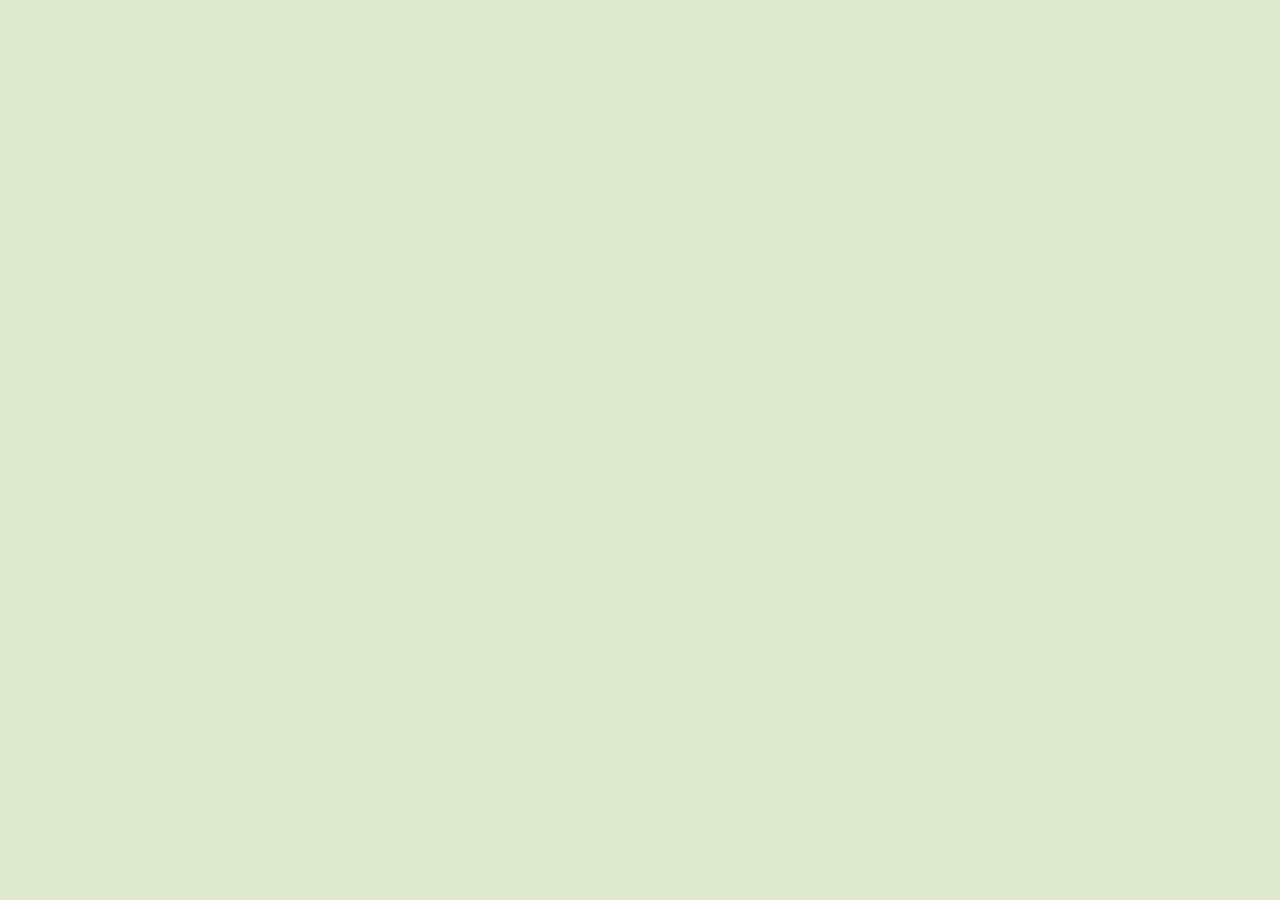
==== about.html @ 2f843949 "Home-scherm portfolio met Minecraft-thema" ====
<!DOCTYPE html>
<html lang="nl" data-theme="light">
<head>
  <meta charset="UTF-8" />
  <meta name="viewport" content="width=device-width, initial-scale=1.0" />
  <title>Over mij — Sherally Dompig</title>
  <link rel="stylesheet" href="css/main.css" />
</head>
<body>

  <script src="js/main.js"></script>
</body>
</html>
---- css/main.css ----
:root {
  --bg: #dfe9cf;
  --bg-soft: #cfe0b8;
  --surface: #c6c6c6;     
  --surface-2: #b3b3b3;
  --outline: #2b2b2b;     
  --panel-hi: #ffffff;    
  --panel-lo: #8b8b8b;    
  --text: #1f1b16;
  --text-muted: #4d4639;
  --accent: #4f9e2f;      
  --accent-dark: #3a7a20;
  --accent-2: #8a5a2b;    
  --accent-3: #2f6fbf;    
  --gold: #caa100;
  --xp: #6fd11a;         
  --sky: #8cc0ff;
  --grid: rgba(0, 0, 0, 0.05);
  --block-shadow: rgba(0, 0, 0, 0.18);

  --max-width: 1120px;
  --transition: 0.12s steps(2, end);

  --font-pixel: "Press Start 2P", monospace;       
  --font-head: "Pixelify Sans", "Press Start 2P", monospace;
  --font-body: "Pixelify Sans", Verdana, sans-serif;
}

html[data-theme="dark"] {
  --bg: #0f1320;
  --bg-soft: #161b2c;
  --surface: #3a3a3a;     
  --surface-2: #2c2c2c;
  --outline: #050505;
  --panel-hi: #5f5f5f;
  --panel-lo: #1b1b1b;
  --text: #ececec;
  --text-muted: #a6a6a6;
  --accent: #6fc23c;
  --accent-dark: #4f9e2f;
  --accent-2: #c0875a;
  --accent-3: #5aa9ff;
  --gold: #ffd83d;
  --xp: #7ee23a;
  --sky: #1a2747;
  --grid: rgba(255, 255, 255, 0.04);
  --block-shadow: rgba(0, 0, 0, 0.5);
}

/* ---------- Reset ---------- */
* { margin: 0; padding: 0; box-sizing: border-box; }

html { scroll-behavior: smooth; }

body {
  font-family: var(--font-body);
  background-color: var(--bg);
  background-image:
    repeating-linear-gradient(0deg, transparent 0 31px, var(--grid) 31px 32px),
    repeating-linear-gradient(90deg, transparent 0 31px, var(--grid) 31px 32px);
  color: var(--text);
  line-height: 1.6;
  font-size: 1.05rem;
  overflow-x: hidden;
}

img { max-width: 100%; display: block; image-rendering: pixelated; }
a { color: inherit; text-decoration: none; }
ul { list-style: none; }

h1, h2, h3 {
  font-family: var(--font-head);
  line-height: 1.1;
  font-weight: 700;
  text-shadow: 2px 2px 0 var(--block-shadow);
}

.container {
  width: 100%;
  max-width: var(--max-width);
  margin: 0 auto;
  padding: 0 1.5rem;
}

.text-gradient {
  color: var(--accent);
  text-shadow: 2px 2px 0 var(--outline);
}

.block {
  border: 3px solid var(--outline);
  border-radius: 0;
  box-shadow:
    inset 3px 3px 0 var(--panel-hi),
    inset -3px -3px 0 var(--panel-lo),
    6px 6px 0 var(--block-shadow);
}

/* ---------- Header / navigatie ---------- */
.site-header {
  position: sticky;
  top: 0;
  z-index: 100;
  background: var(--bg);
  border-bottom: 4px solid var(--outline);
}

.nav { display: flex; align-items: center; gap: 1rem; height: 76px; }

.logo {
  font-family: var(--font-pixel);
  font-size: 1.05rem;
  margin-right: auto;
  color: var(--accent);
  text-shadow: 2px 2px 0 var(--outline);
}
.logo span { color: var(--gold); }

.nav-menu { display: flex; gap: 1.5rem; align-items: center; }
.nav-menu a {
  font-family: var(--font-head);
  font-weight: 600;
  color: var(--text-muted);
  position: relative;
  padding: 0.25rem 0;
  transition: color var(--transition);
}
.nav-menu a:hover,
.nav-menu a.active { color: var(--text); }
.nav-menu a.active::after {
  content: "";
  position: absolute;
  left: 0; bottom: -4px;
  width: 100%; height: 4px;
  background: var(--accent);
}

.nav-actions { display: flex; align-items: center; gap: 0.6rem; }

.theme-toggle, .nav-toggle {
  width: 44px; height: 44px;
  display: grid; place-items: center;
  background: var(--surface);
  color: var(--text);
  border: 3px solid var(--outline);
  border-radius: 0;
  box-shadow: inset 2px 2px 0 var(--panel-hi), inset -2px -2px 0 var(--panel-lo);
  cursor: pointer;
  transition: transform var(--transition);
}
.theme-toggle:hover, .nav-toggle:hover { transform: translateY(-2px); }
.theme-toggle:active, .nav-toggle:active { transform: translate(2px, 2px); }
.theme-toggle svg { width: 20px; height: 20px; }
.theme-toggle .icon-moon { display: none; }
html[data-theme="dark"] .theme-toggle .icon-sun { display: none; }
html[data-theme="dark"] .theme-toggle .icon-moon { display: block; }

.nav-toggle { display: none; flex-direction: column; gap: 4px; }
.nav-toggle span { width: 20px; height: 3px; background: var(--text); transition: var(--transition); }
.nav-toggle[aria-expanded="true"] span:nth-child(1) { transform: translateY(7px) rotate(45deg); }
.nav-toggle[aria-expanded="true"] span:nth-child(2) { opacity: 0; }
.nav-toggle[aria-expanded="true"] span:nth-child(3) { transform: translateY(-7px) rotate(-45deg); }

/* ---------- Knoppen ---------- */
.btn {
  display: inline-flex;
  align-items: center;
  gap: 0.5rem;
  font-family: var(--font-head);
  font-weight: 700;
  font-size: 1.05rem;
  padding: 0.8rem 1.5rem;
  border: 3px solid var(--outline);
  border-radius: 0;
  cursor: pointer;
  text-shadow: 1px 1px 0 rgba(0, 0, 0, 0.35);
  transition: transform var(--transition), box-shadow var(--transition);
}
.btn-primary {
  background: var(--accent);
  color: #fff;
  box-shadow: inset 2px 2px 0 rgba(255, 255, 255, 0.45), inset -2px -2px 0 rgba(0, 0, 0, 0.35), 5px 5px 0 var(--block-shadow);
}
.btn-ghost {
  background: var(--surface);
  color: var(--text);
  text-shadow: none;
  box-shadow: inset 2px 2px 0 var(--panel-hi), inset -2px -2px 0 var(--panel-lo), 5px 5px 0 var(--block-shadow);
}
.btn:hover { transform: translateY(-2px); }
.btn:active { transform: translate(3px, 3px); box-shadow: inset 2px 2px 0 rgba(0, 0, 0, 0.25); }

/* ---------- Secties ---------- */
.section { padding: 4rem 0; }
.section-head { margin-bottom: 2rem; }
.section-eyebrow {
  display: inline-block;
  font-family: var(--font-pixel);
  font-size: 0.62rem;
  letter-spacing: 0.08em;
  text-transform: uppercase;
  color: var(--accent);
  text-shadow: 1px 1px 0 var(--outline);
  margin-bottom: 0.75rem;
}
.section-title { font-size: clamp(1.6rem, 4vw, 2.3rem); }
.section-title-row { display: flex; align-items: flex-end; justify-content: space-between; flex-wrap: wrap; gap: 1rem; }

.link-arrow {
  font-family: var(--font-head);
  font-weight: 700;
  color: var(--accent);
  display: inline-flex; align-items: center; gap: 0.4rem;
  transition: gap var(--transition);
}
.link-arrow:hover { gap: 0.7rem; }

/* ---------- Hero ---------- */
.hero {
  position: relative;
  display: grid;
  grid-template-columns: 1fr;
  align-items: center;
  gap: 3rem;
  padding: 4rem 0 3.5rem;
}
.hero::before {
  content: "";
  position: absolute;
  top: -40px; right: 4%;
  width: 90px; height: 90px;
  background: var(--gold);
  box-shadow: 0 0 0 8px rgba(202, 161, 0, 0.25), 0 0 0 18px rgba(202, 161, 0, 0.12);
  z-index: -1;
}

.hero-eyebrow {
  display: inline-flex; align-items: center; gap: 0.5rem;
  font-family: var(--font-head); font-weight: 600;
  color: var(--text); background: var(--surface);
  padding: 0.5rem 1rem;
  border: 3px solid var(--outline);
  box-shadow: inset 2px 2px 0 var(--panel-hi), inset -2px -2px 0 var(--panel-lo);
  margin-bottom: 1.25rem;
}
.wave { display: inline-block; animation: wave 2.4s steps(3, end) infinite; transform-origin: 70% 70%; }
@keyframes wave { 0%, 60%, 100% { transform: rotate(0); } 20% { transform: rotate(16deg); } 40% { transform: rotate(-6deg); } }

.hero-title { font-size: clamp(2.3rem, 6.5vw, 3.8rem); font-weight: 700; }
.hero-subtitle { font-size: clamp(1.05rem, 2.4vw, 1.4rem); font-weight: 600; margin: 1rem 0; color: var(--accent-2); }
.hero-text { color: var(--text-muted); max-width: 52ch; margin-bottom: 2rem; }
.hero-actions { display: flex; gap: 1rem; flex-wrap: wrap; }

.hero-visual { position: relative; display: grid; place-items: center; min-height: 340px; }
.avatar {
  width: 210px; height: 210px;
  border-radius: 0;
  background: linear-gradient(var(--accent) 0 66%, var(--accent-2) 66% 100%);
  border: 4px solid var(--outline);
  box-shadow: inset 4px 4px 0 rgba(255, 255, 255, 0.25), inset -4px -4px 0 rgba(0, 0, 0, 0.3), 8px 8px 0 var(--block-shadow);
  display: grid; place-items: center;
  font-family: var(--font-pixel); font-size: 2.4rem; color: #fff;
  text-shadow: 3px 3px 0 var(--outline);
  animation: bob 4s steps(8, end) infinite;
}
@keyframes bob { 0%, 100% { transform: translateY(0); } 50% { transform: translateY(-12px); } }

.float-badge {
  position: absolute;
  font-family: var(--font-head); font-weight: 600; font-size: 0.9rem;
  background: var(--surface); color: var(--text);
  padding: 0.5rem 0.8rem;
  border: 3px solid var(--outline);
  box-shadow: inset 2px 2px 0 var(--panel-hi), inset -2px -2px 0 var(--panel-lo);
  animation: bob 5s steps(8, end) infinite;
}
.float-badge span { color: var(--accent); }
.badge-1 { top: 12%; left: -6%; animation-delay: 0s; }
.badge-2 { top: 2%; right: 0%; animation-delay: 0.6s; }
.badge-3 { bottom: 14%; left: -8%; animation-delay: 1.2s; }
.badge-4 { bottom: 4%; right: -4%; animation-delay: 1.8s; }

.stats {
  display: grid; grid-template-columns: repeat(4, 1fr); gap: 1rem;
  padding: 1.5rem;
  background: var(--surface);
  border: 3px solid var(--outline);
  box-shadow: inset 3px 3px 0 var(--panel-hi), inset -3px -3px 0 var(--panel-lo), 6px 6px 0 var(--block-shadow);
}
.stat { text-align: center; }
.stat-num { font-family: var(--font-pixel); font-size: 1.4rem; color: var(--accent); text-shadow: 2px 2px 0 var(--outline); }
.stat-label { color: var(--text-muted); font-size: 0.92rem; margin-top: 0.5rem; }

/* ---------- Cards ---------- */
.cards { display: grid; grid-template-columns: repeat(auto-fit, minmax(250px, 1fr)); gap: 1.5rem; }
.card {
  background: var(--surface);
  border: 3px solid var(--outline);
  border-radius: 0;
  padding: 1.6rem;
  box-shadow: inset 3px 3px 0 var(--panel-hi), inset -3px -3px 0 var(--panel-lo), 6px 6px 0 var(--block-shadow);
  transition: transform var(--transition);
}
.card:hover { transform: translateY(-4px); }
.card-icon {
  width: 52px; height: 52px;
  display: grid; place-items: center;
  background: var(--bg-soft);
  border: 3px solid var(--outline);
  margin-bottom: 1rem;
  font-size: 1.4rem;
}
.card h3 { font-size: 1.25rem; margin-bottom: 0.5rem; }
.card p { color: var(--text-muted); }
.card .meta { font-family: var(--font-pixel); font-size: 0.6rem; color: var(--accent); margin-bottom: 0.5rem; text-shadow: 1px 1px 0 var(--outline); }

/* ---------- Timeline ---------- */
.timeline { position: relative; margin-left: 0.5rem; border-left: 4px solid var(--outline); }
.timeline-item { position: relative; padding: 0 0 2rem 2rem; }
.timeline-item:last-child { padding-bottom: 0; }
.timeline-item::before {
  content: "";
  position: absolute;
  left: -12px; top: 4px;
  width: 18px; height: 18px;
  background: var(--accent);
  border: 3px solid var(--outline);
}
.timeline-date { font-family: var(--font-pixel); font-size: 0.6rem; color: var(--accent); text-shadow: 1px 1px 0 var(--outline); }
.timeline-item h3 { font-size: 1.2rem; margin: 0.4rem 0 0.2rem; }
.timeline-item .org { font-weight: 600; color: var(--accent-2); }
.timeline-item p { color: var(--text-muted); margin-top: 0.4rem; }

/* ---------- Tags ---------- */
.tags { display: flex; flex-wrap: wrap; gap: 0.5rem; margin-top: 1rem; }
.tag {
  font-family: var(--font-head); font-weight: 600; font-size: 0.85rem;
  padding: 0.25rem 0.7rem;
  background: var(--bg-soft); color: var(--text-muted);
  border: 2px solid var(--outline);
}

.skills-grid { display: grid; grid-template-columns: repeat(auto-fit, minmax(260px, 1fr)); gap: 1.5rem; }
.skill-group h3 { font-size: 1.1rem; margin-bottom: 1.1rem; }
.skill-pills { display: flex; flex-wrap: wrap; gap: 0.6rem; }
.skill {
  font-family: var(--font-head); font-weight: 600;
  padding: 0.5rem 1rem;
  background: var(--surface); color: var(--text);
  border: 3px solid var(--outline);
  box-shadow: inset 2px 2px 0 var(--panel-hi), inset -2px -2px 0 var(--panel-lo);
  transition: transform var(--transition);
}
.skill:hover { transform: translateY(-3px); }

.lang-list { display: grid; gap: 1rem; }
.lang { display: grid; gap: 0.4rem; }
.lang-top { display: flex; justify-content: space-between; font-weight: 600; }
.lang-top span:last-child { color: var(--text-muted); font-size: 0.9rem; }
.lang-bar {
  height: 16px;
  background: var(--surface-2);
  border: 3px solid var(--outline);
  overflow: hidden;
}
.lang-bar i { display: block; height: 100%; background: var(--xp); box-shadow: inset 0 3px 0 rgba(255, 255, 255, 0.35), inset 0 -3px 0 rgba(0, 0, 0, 0.25); }

.cta {
  text-align: center;
  background: var(--accent);
  color: #fff;
  border: 4px solid var(--outline);
  padding: 3.5rem 1.5rem;
  box-shadow: inset 4px 4px 0 rgba(255, 255, 255, 0.2), inset -4px -4px 0 rgba(0, 0, 0, 0.3), 8px 8px 0 var(--block-shadow);
}
.cta h2 { font-size: clamp(1.7rem, 4vw, 2.4rem); margin-bottom: 0.75rem; text-shadow: 2px 2px 0 var(--outline); }
.cta p { max-width: 46ch; margin: 0 auto 1.75rem; }
.cta .btn-ghost { background: rgba(255, 255, 255, 0.18); color: #fff; text-shadow: 1px 1px 0 rgba(0, 0, 0, 0.4); }

.site-footer { border-top: 4px solid var(--outline); padding: 2.5rem 0; margin-top: 1rem; }
.footer-inner { display: flex; align-items: center; justify-content: space-between; flex-wrap: wrap; gap: 1rem; }
.site-footer p { color: var(--text-muted); font-size: 0.92rem; }
.footer-social { display: flex; gap: 1.25rem; }
.footer-social a { font-weight: 600; color: var(--text-muted); transition: color var(--transition); }
.footer-social a:hover { color: var(--accent); }

.page-header { padding: 3.5rem 0 1rem; }
.page-header h1 { font-size: clamp(1.8rem, 5vw, 2.8rem); }
.page-header p { color: var(--text-muted); margin-top: 0.5rem; max-width: 55ch; }

.reveal { opacity: 0; transform: translateY(24px); transition: opacity 0.4s steps(4, end), transform 0.4s steps(4, end); }
.reveal.is-visible { opacity: 1; transform: none; }

@media (max-width: 880px) {
  .hero { grid-template-columns: 1fr; text-align: center; gap: 2rem; padding-top: 3rem; }
  .hero-text { margin-left: auto; margin-right: auto; }
  .hero-actions, .hero-eyebrow { justify-content: center; }
  .hero-eyebrow { margin-left: auto; margin-right: auto; }
  .hero-visual { order: -1; min-height: 280px; }
  .avatar { width: 170px; height: 170px; font-size: 2rem; }
  .stats { grid-template-columns: repeat(2, 1fr); }
}

@media (max-width: 640px) {
  .nav-toggle { display: flex; }
  .nav-menu {
    position: absolute;
    top: 76px; left: 0; right: 0;
    flex-direction: column; align-items: stretch; gap: 0;
    background: var(--surface);
    border-bottom: 4px solid var(--outline);
    max-height: 0; overflow: hidden;
    transition: max-height var(--transition);
  }
  .nav-menu.open { max-height: 360px; }
  .nav-menu li { width: 100%; }
  .nav-menu a { display: block; padding: 1rem 1.5rem; border-top: 2px solid var(--outline); }
  .nav-menu a.active::after { display: none; }
  .section { padding: 3rem 0; }
  .footer-inner { flex-direction: column; text-align: center; }
}

@media (prefers-reduced-motion: reduce) {
  * { animation: none !important; transition: none !important; }
  .reveal { opacity: 1; transform: none; }
}
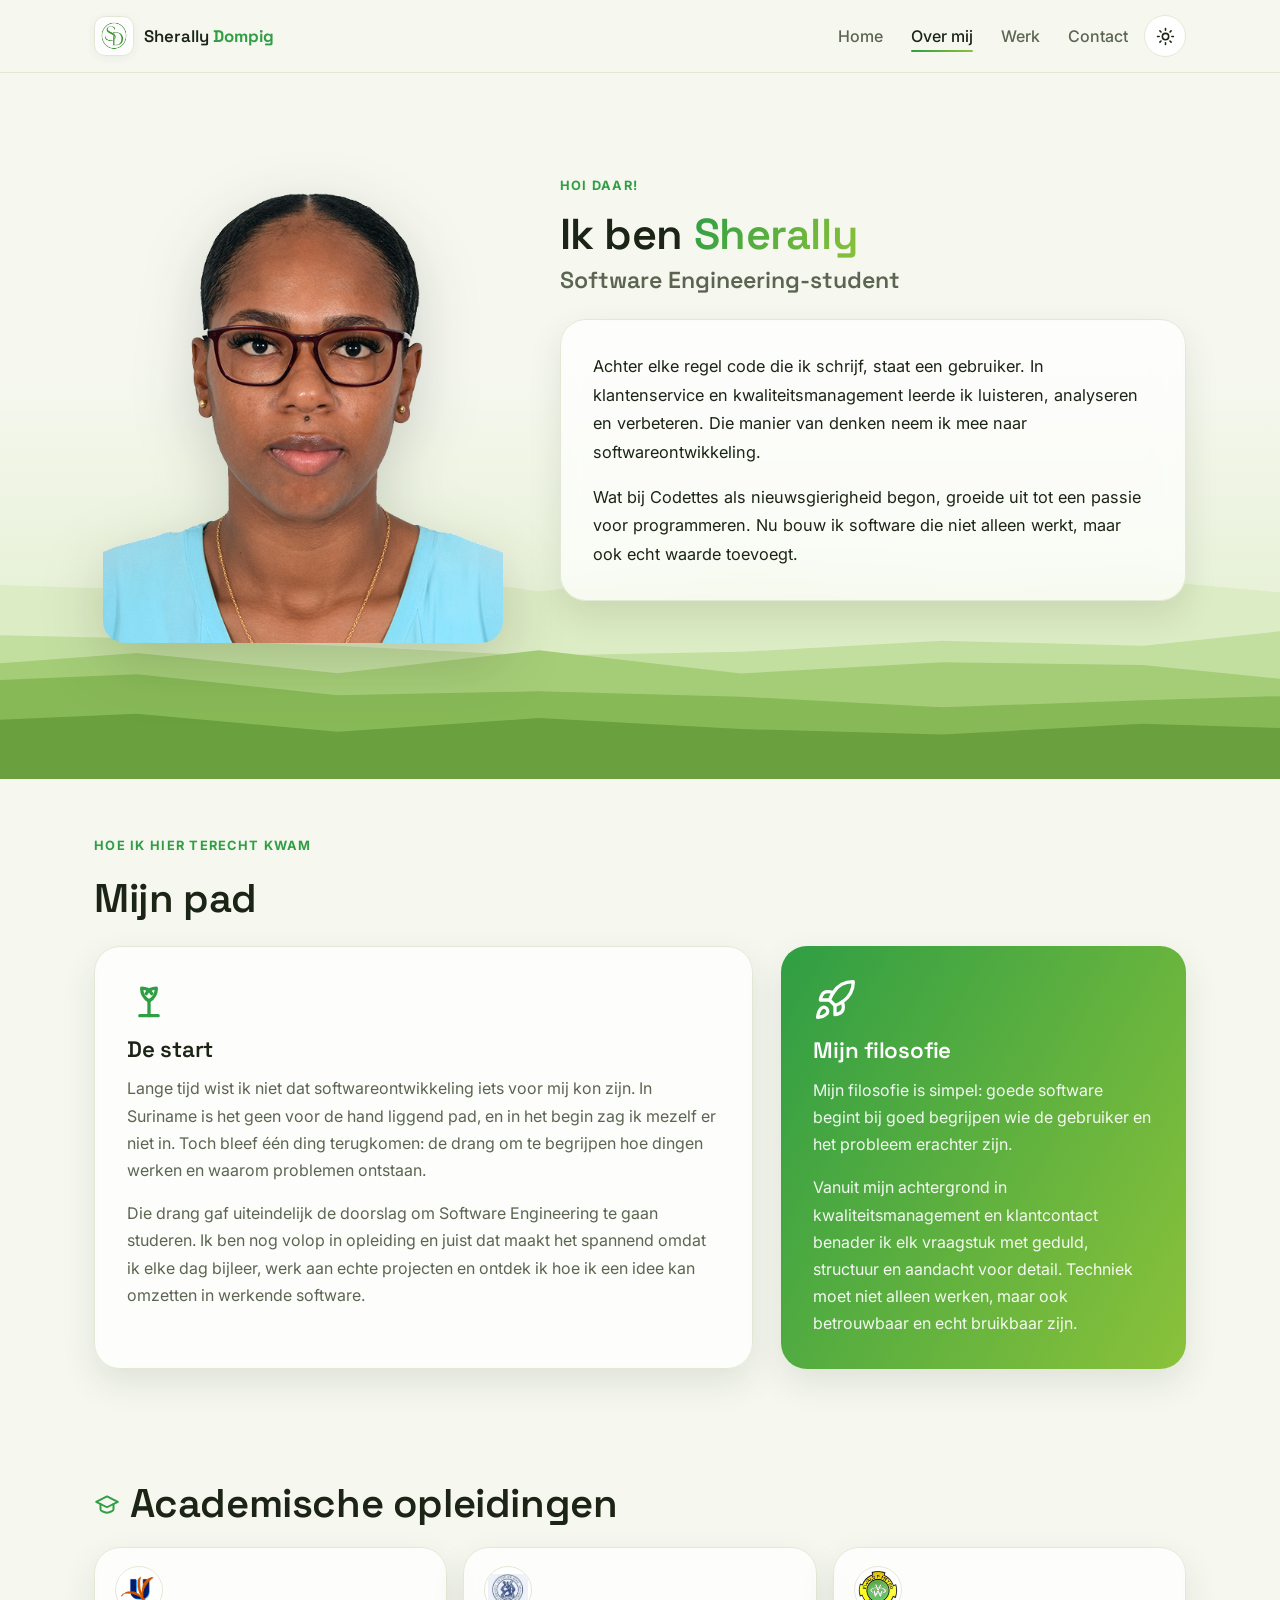
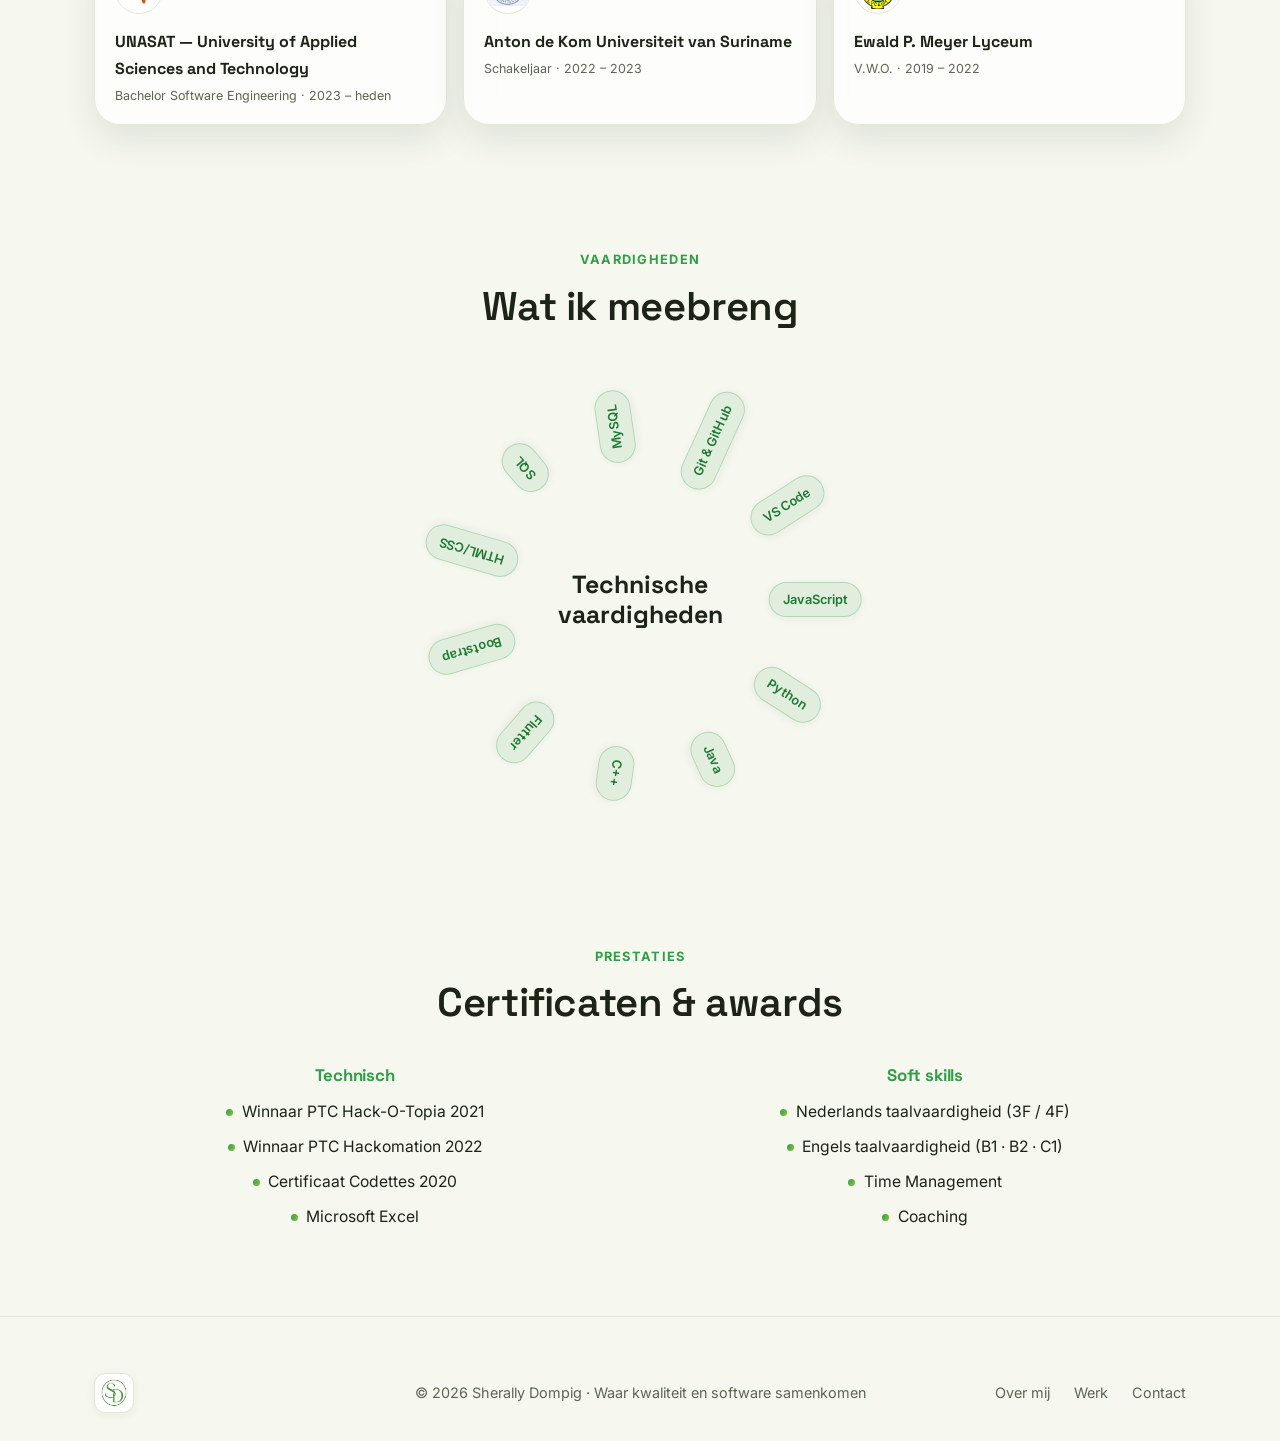
==== commit f7fad212: "changes" ====
--- a/about.html
+++ b/about.html
@@ -3,10 +3,267 @@
 <head>
   <meta charset="UTF-8" />
   <meta name="viewport" content="width=device-width, initial-scale=1.0" />
+  <meta name="description" content="Meer over Sherally Dompig: achtergrond, opleiding aan UNASAT, werkervaring, certificaten, talen en vaardigheden." />
   <title>Over mij — Sherally Dompig</title>
+
+  <link rel="preconnect" href="https://fonts.googleapis.com" />
+  <link rel="preconnect" href="https://fonts.gstatic.com" crossorigin />
+  <link href="https://fonts.googleapis.com/css2?family=Space+Grotesk:wght@500;600;700&family=Inter:wght@400;500;600;700&display=swap" rel="stylesheet" />
   <link rel="stylesheet" href="css/main.css" />
+  <link rel="stylesheet" href="css/about.css" />
 </head>
 <body>
+  <header class="site-header">
+    <nav class="nav container">
+      <a href="index.html" class="logo" aria-label="Sherally Dompig — home">
+        <img src="img/logo.png" alt="Logo Sherally Dompig" class="logo-mark" />
+        <span class="logo-text">Sherally <b>Dompig</b></span>
+      </a>
+      <ul class="nav-menu" id="nav-menu">
+        <li><a href="index.html">Home</a></li>
+        <li><a href="about.html" class="active">Over mij</a></li>
+        <li><a href="work.html">Werk</a></li>
+        <li><a href="contact.html">Contact</a></li>
+      </ul>
+      <div class="nav-actions">
+        <button class="theme-toggle" id="theme-toggle" aria-label="Wissel tussen licht en donker thema">
+          <svg class="icon-sun" viewBox="0 0 24 24" fill="none" stroke="currentColor" stroke-width="2" stroke-linecap="round" stroke-linejoin="round" aria-hidden="true"><circle cx="12" cy="12" r="4"></circle><path d="M12 2v2M12 20v2M4.93 4.93l1.41 1.41M17.66 17.66l1.41 1.41M2 12h2M20 12h2M6.34 17.66l-1.41 1.41M19.07 4.93l-1.41 1.41"></path></svg>
+          <svg class="icon-moon" viewBox="0 0 24 24" fill="none" stroke="currentColor" stroke-width="2" stroke-linecap="round" stroke-linejoin="round" aria-hidden="true"><path d="M21 12.79A9 9 0 1 1 11.21 3 7 7 0 0 0 21 12.79z"></path></svg>
+        </button>
+        <button class="nav-toggle" id="nav-toggle" aria-label="Menu openen" aria-expanded="false" aria-controls="nav-menu"><span></span><span></span><span></span></button>
+      </div>
+    </nav>
+  </header>
+
+  <main class="about-page">
+    <!-- intro -->
+    <section class="about-hero">
+      <div class="about-waves" aria-hidden="true">
+        <svg viewBox="0 0 960 540" preserveAspectRatio="none" xmlns="http://www.w3.org/2000/svg">
+          <path class="wave wave-1" fill="#dcecc4" d="M0 365L137 342L274 319L411 370L549 347L686 331L823 355L960 359L960 541L823 541L686 541L549 541L411 541L274 541L137 541L0 541Z">
+            <animate attributeName="d" dur="7s" repeatCount="indefinite"
+              values="M0 365L137 342L274 319L411 370L549 347L686 331L823 355L960 359L960 541L823 541L686 541L549 541L411 541L274 541L137 541L0 541Z;
+                      M0 340L137 360L274 330L411 350L549 325L686 355L823 340L960 365L960 541L823 541L686 541L549 541L411 541L274 541L137 541L0 541Z;
+                      M0 365L137 342L274 319L411 370L549 347L686 331L823 355L960 359L960 541L823 541L686 541L549 541L411 541L274 541L137 541L0 541Z" />
+          </path>
+          <path class="wave wave-2" fill="#c3dfa0" d="M0 408L137 379L274 422L411 405L549 429L686 417L823 396L960 374L960 541L823 541L686 541L549 541L411 541L274 541L137 541L0 541Z">
+            <animate attributeName="d" dur="8.5s" repeatCount="indefinite"
+              values="M0 408L137 379L274 422L411 405L549 429L686 417L823 396L960 374L960 541L823 541L686 541L549 541L411 541L274 541L137 541L0 541Z;
+                      M0 390L137 420L274 400L411 430L549 405L686 395L823 420L960 400L960 541L823 541L686 541L549 541L411 541L274 541L137 541L0 541Z;
+                      M0 408L137 379L274 422L411 405L549 429L686 417L823 396L960 374L960 541L823 541L686 541L549 541L411 541L274 541L137 541L0 541Z" />
+          </path>
+          <path class="wave wave-3" fill="#a5cd77" d="M0 421L137 407L274 412L411 425L549 427L686 413L823 452L960 443L960 541L823 541L686 541L549 541L411 541L274 541L137 541L0 541Z">
+            <animate attributeName="d" dur="6.5s" repeatCount="indefinite"
+              values="M0 421L137 407L274 412L411 425L549 427L686 413L823 452L960 443L960 541L823 541L686 541L549 541L411 541L274 541L137 541L0 541Z;
+                      M0 435L137 420L274 445L411 410L549 440L686 430L823 420L960 450L960 541L823 541L686 541L549 541L411 541L274 541L137 541L0 541Z;
+                      M0 421L137 407L274 412L411 425L549 427L686 413L823 452L960 443L960 541L823 541L686 541L549 541L411 541L274 541L137 541L0 541Z" />
+          </path>
+          <path class="wave wave-4" fill="#88b957" d="M0 435L137 446L274 467L411 436L549 476L686 481L823 449L960 465L960 541L823 541L686 541L549 541L411 541L274 541L137 541L0 541Z">
+            <animate attributeName="d" dur="9s" repeatCount="indefinite"
+              values="M0 435L137 446L274 467L411 436L549 476L686 481L823 449L960 465L960 541L823 541L686 541L549 541L411 541L274 541L137 541L0 541Z;
+                      M0 455L137 430L274 450L411 470L549 445L686 460L823 475L960 450L960 541L823 541L686 541L549 541L411 541L274 541L137 541L0 541Z;
+                      M0 435L137 446L274 467L411 436L549 476L686 481L823 449L960 465L960 541L823 541L686 541L549 541L411 541L274 541L137 541L0 541Z" />
+          </path>
+          <path class="wave wave-5" fill="#6ba03f" d="M0 475L137 487L274 483L411 490L549 502L686 481L823 479L960 487L960 541L823 541L686 541L549 541L411 541L274 541L137 541L0 541Z">
+            <animate attributeName="d" dur="7.5s" repeatCount="indefinite"
+              values="M0 475L137 487L274 483L411 490L549 502L686 481L823 479L960 487L960 541L823 541L686 541L549 541L411 541L274 541L137 541L0 541Z;
+                      M0 490L137 470L274 500L411 475L549 485L686 505L823 490L960 495L960 541L823 541L686 541L549 541L411 541L274 541L137 541L0 541Z;
+                      M0 475L137 487L274 483L411 490L549 502L686 481L823 479L960 487L960 541L823 541L686 541L549 541L411 541L274 541L137 541L0 541Z" />
+          </path>
+        </svg>
+      </div>
+    <div class="about-intro container">
+      <div class="about-intro-photo reveal from-left">
+        <div class="about-portrait">
+          <img src="img/sherally-cut.png" alt="Portret van Sherally Dompig" />
+        </div>
+      </div>
+      <div class="about-intro-text reveal from-right">
+        <div class="about-intro-head">
+          <span class="section-eyebrow">Hoi daar!</span>
+          <h1>Ik ben <span class="text-gradient">Sherally</span></h1>
+          <p class="about-intro-subtitle">Software Engineering-student</p>
+        </div>
+        <div class="glass-card about-intro-card">
+          <p>Achter elke regel code die ik schrijf, staat een gebruiker. In klantenservice en
+             kwaliteitsmanagement leerde ik luisteren, analyseren en verbeteren. Die manier
+             van denken neem ik mee naar softwareontwikkeling.</p>
+          <p>Wat bij Codettes als nieuwsgierigheid begon, groeide uit tot een passie voor
+             programmeren. Nu bouw ik software die niet alleen werkt, maar ook echt waarde
+             toevoegt.</p>
+        </div>
+      </div>
+    </div>
+    </section>
+    <!-- mijn pad -->
+    <section class="about-path container">
+      <div class="about-path-title reveal">
+        <span class="section-eyebrow">Hoe ik hier terecht kwam</span>
+        <h2 class="section-title">Mijn pad</h2>
+      </div>
+      <div class="about-path-content">
+        <div class="glass-card path-origin reveal from-left">
+          <div class="path-origin-icon" aria-hidden="true">
+            <svg viewBox="0 0 24 24" fill="none" stroke="currentColor" stroke-width="1.8" stroke-linecap="round" stroke-linejoin="round">
+              <path d="M7 20h10"></path>
+              <path d="M12 20v-8"></path>
+              <path d="M12 12c-2.5-1.5-4-4-4-7 2.5 0 4.5 1.2 5.5 3"></path>
+              <path d="M12 12c2.5-1.5 4-4 4-7-2.5 0-4.5 1.2-5.5 3"></path>
+            </svg>
+          </div>
+          <h3 class="path-heading">De start</h3>
+          <div class="path-text">
+            <p>Lange tijd wist ik niet dat softwareontwikkeling iets voor mij kon zijn. In
+               Suriname is het geen voor de hand liggend pad, en in het begin zag ik mezelf er
+               niet in. Toch bleef één ding terugkomen: de drang om te begrijpen hoe dingen
+               werken en waarom problemen ontstaan.</p>
+            <p>Die drang gaf uiteindelijk de doorslag om Software Engineering te gaan studeren.
+               Ik ben nog volop in opleiding en juist dat maakt het spannend omdat ik elke dag
+               bijleer, werk aan echte projecten en ontdek ik hoe ik een idee kan omzetten in
+               werkende software.</p>
+          </div>
+        </div>
+        <div class="path-philosophy reveal from-right">
+          <div class="path-philosophy-icon">
+            <svg viewBox="0 0 24 24" fill="none" stroke="currentColor" stroke-width="1.8" stroke-linecap="round" stroke-linejoin="round"><path d="M4.5 16.5c-1.5 1.26-2 5-2 5s3.74-.5 5-2c.71-.84.7-2.13-.09-2.91a2.18 2.18 0 0 0-2.91-.09z"></path><path d="M12 15l-3-3a22 22 0 0 1 2-3.95A12.88 12.88 0 0 1 22 2c0 2.72-.78 7.5-6 11a22.35 22.35 0 0 1-4 2z"></path><path d="M9 12H4s.55-3.03 2-4c1.62-1.08 5 0 5 0M12 15v5s3.03-.55 4-2c1.08-1.62 0-5 0-5"></path></svg>
+          </div>
+          <div class="path-philosophy-body">
+            <h3 class="path-heading inverted">Mijn filosofie</h3>
+            <div class="path-text">
+              <p>Mijn filosofie is simpel: goede software begint bij goed begrijpen wie de
+                 gebruiker en het probleem erachter zijn.</p>
+              <p>Vanuit mijn achtergrond in kwaliteitsmanagement en klantcontact benader ik elk
+                 vraagstuk met geduld, structuur en aandacht voor detail. Techniek moet niet
+                 alleen werken, maar ook betrouwbaar en echt bruikbaar zijn.</p>
+            </div>
+          </div>
+        </div>
+      </div>
+    </section>
+
+    <!-- opleidingen -->
+    <section class="about-standings container">
+      <div class="about-academic">
+        <div class="icon-title reveal">
+          <span class="it-icon">
+            <svg viewBox="0 0 24 24" fill="none" stroke="currentColor" stroke-width="1.8" stroke-linecap="round" stroke-linejoin="round"><path d="M22 10L12 5 2 10l10 5 10-5z"></path><path d="M6 12v5c0 1 3 3 6 3s6-2 6-3v-5"></path></svg>
+          </span>
+          <h2 class="section-title">Academische opleidingen</h2>
+        </div>
+        <div class="acad-cards">
+          <div class="glass-card acad-card reveal">
+            <span class="acad-icon acad-icon--logo">
+              <img src="img/unasat.png" alt="Logo UNASAT" />
+            </span>
+            <div class="acad-details">
+              <div class="acad-title">UNASAT — University of Applied Sciences and Technology</div>
+              <div class="acad-extra">Bachelor Software Engineering · 2023 – heden</div>
+            </div>
+          </div>
+          <div class="glass-card acad-card reveal">
+            <span class="acad-icon acad-icon--logo">
+              <img src="img/adek.jpg" alt="Logo Anton de Kom Universiteit van Suriname" />
+            </span>
+            <div class="acad-details">
+              <div class="acad-title">Anton de Kom Universiteit van Suriname</div>
+              <div class="acad-extra">Schakeljaar · 2022 – 2023</div>
+            </div>
+          </div>
+          <div class="glass-card acad-card reveal">
+            <span class="acad-icon acad-icon--logo">
+              <img src="img/lyceum.jpg" alt="Logo Ewald P. Meyer Lyceum" />
+            </span>
+            <div class="acad-details">
+              <div class="acad-title">Ewald P. Meyer Lyceum</div>
+              <div class="acad-extra">V.W.O. · 2019 – 2022</div>
+            </div>
+          </div>
+        </div>
+      </div>
+
+    </section>
+
+    <!-- vaardigheden -->
+    <section class="about-section container">
+      <div class="section-head center reveal">
+        <span class="section-eyebrow">Vaardigheden</span>
+        <h2 class="section-title">Wat ik meebreng</h2>
+      </div>
+
+      <!-- skills cirkel -->
+      <div class="skills-orbit reveal" aria-hidden="true">
+        <div class="orbit-center"><span>Technische<br />vaardigheden</span></div>
+        <div class="orbit">
+          <span class="orbit-pill">JavaScript</span>
+          <span class="orbit-pill">Python</span>
+          <span class="orbit-pill">Java</span>
+          <span class="orbit-pill">C++</span>
+          <span class="orbit-pill">Flutter</span>
+          <span class="orbit-pill">Bootstrap</span>
+          <span class="orbit-pill">HTML/CSS</span>
+          <span class="orbit-pill">SQL</span>
+          <span class="orbit-pill">MySQL</span>
+          <span class="orbit-pill">Git &amp; GitHub</span>
+          <span class="orbit-pill">VS Code</span>
+        </div>
+      </div>
+
+      <!-- tags mobiel -->
+      <div class="skills-fallback">
+        <div class="skill-pills">
+          <span class="skill">JavaScript</span><span class="skill">Python</span><span class="skill">Java</span>
+          <span class="skill">C++</span><span class="skill">Flutter</span><span class="skill">Bootstrap</span>
+          <span class="skill">HTML/CSS</span><span class="skill">SQL</span><span class="skill">MySQL</span>
+          <span class="skill">Git &amp; GitHub</span><span class="skill">VS Code</span>
+        </div>
+      </div>
+    </section>
+
+    <!-- certs -->
+    <section class="about-section">
+      <div class="container">
+        <div class="section-head center reveal">
+          <span class="section-eyebrow">Prestaties</span>
+          <h2 class="section-title">Certificaten &amp; awards</h2>
+        </div>
+        <div class="award-columns reveal">
+          <div class="award-column">
+            <h3 class="award-column-title">Technisch</h3>
+            <ul class="award-list">
+              <li>Winnaar PTC Hack-O-Topia 2021</li>
+              <li>Winnaar PTC Hackomation 2022</li>
+              <li>Certificaat Codettes 2020</li>
+              <li>Microsoft Excel</li>
+            </ul>
+          </div>
+          <div class="award-column">
+            <h3 class="award-column-title">Soft skills</h3>
+            <ul class="award-list">
+              <li>Nederlands taalvaardigheid (3F / 4F)</li>
+              <li>Engels taalvaardigheid (B1 · B2 · C1)</li>
+              <li>Time Management</li>
+              <li>Coaching</li>
+            </ul>
+          </div>
+        </div>
+      </div>
+    </section>
+
+  </main>
+
+  <footer class="site-footer">
+    <div class="container">
+      <div class="footer-bottom">
+        <a href="index.html" class="footer-logo" aria-label="Home"><img src="img/logo.png" alt="Logo Sherally Dompig" class="logo-mark" /></a>
+        <p>&copy; <span id="year"></span> Sherally Dompig &middot; Waar kwaliteit en software samenkomen</p>
+        <ul class="footer-nav">
+          <li><a href="about.html">Over mij</a></li>
+          <li><a href="work.html">Werk</a></li>
+          <li><a href="contact.html">Contact</a></li>
+        </ul>
+      </div>
+    </div>
+  </footer>
 
   <script src="js/main.js"></script>
 </body>
--- a/css/main.css
+++ b/css/main.css
@@ -1,426 +1,472 @@
+/* gedeelde styles */
+
+/* vars */
 :root {
-  --bg: #dfe9cf;
-  --bg-soft: #cfe0b8;
-  --surface: #c6c6c6;     
-  --surface-2: #b3b3b3;
-  --outline: #2b2b2b;     
-  --panel-hi: #ffffff;    
-  --panel-lo: #8b8b8b;    
-  --text: #1f1b16;
-  --text-muted: #4d4639;
-  --accent: #4f9e2f;      
-  --accent-dark: #3a7a20;
-  --accent-2: #8a5a2b;    
-  --accent-3: #2f6fbf;    
-  --gold: #caa100;
-  --xp: #6fd11a;         
-  --sky: #8cc0ff;
-  --grid: rgba(0, 0, 0, 0.05);
-  --block-shadow: rgba(0, 0, 0, 0.18);
-
-  --max-width: 1120px;
-  --transition: 0.12s steps(2, end);
-
-  --font-pixel: "Press Start 2P", monospace;       
-  --font-head: "Pixelify Sans", "Press Start 2P", monospace;
-  --font-body: "Pixelify Sans", Verdana, sans-serif;
+  --bg: #f6f8f0;
+  --bg-2: #eef2e3;
+  --surface: #ffffff;
+  --surface-2: #f1f5e8;
+  --border: #e3e8d6;
+  --text: #1b2415;
+  --text-muted: #5c6551;
+
+  --primary: #2f9e44;
+  --primary-600: #268a3a;
+  --primary-700: #1e7a32;
+  --lime: #8bc23a;
+  --ochre: #d99a1f;
+  --primary-soft: rgba(47, 158, 68, 0.10);
+  --gradient: linear-gradient(120deg, #2f9e44 0%, #8bc23a 100%);
+
+  --shadow-sm: 0 2px 10px rgba(27, 36, 21, 0.06);
+  --shadow-md: 0 14px 34px rgba(27, 36, 21, 0.10);
+  --shadow-lg: 0 26px 60px rgba(27, 36, 21, 0.14);
+
+  --radius-sm: 10px;
+  --radius: 16px;
+  --radius-lg: 26px;
+  --max: 1140px;
+  --transition: 0.25s cubic-bezier(0.22, 1, 0.36, 1);
+
+  --font-head: "Space Grotesk", system-ui, sans-serif;
+  --font-body: "Inter", system-ui, -apple-system, sans-serif;
 }
 
 html[data-theme="dark"] {
-  --bg: #0f1320;
-  --bg-soft: #161b2c;
-  --surface: #3a3a3a;     
-  --surface-2: #2c2c2c;
-  --outline: #050505;
-  --panel-hi: #5f5f5f;
-  --panel-lo: #1b1b1b;
-  --text: #ececec;
-  --text-muted: #a6a6a6;
-  --accent: #6fc23c;
-  --accent-dark: #4f9e2f;
-  --accent-2: #c0875a;
-  --accent-3: #5aa9ff;
-  --gold: #ffd83d;
-  --xp: #7ee23a;
-  --sky: #1a2747;
-  --grid: rgba(255, 255, 255, 0.04);
-  --block-shadow: rgba(0, 0, 0, 0.5);
-}
-
-/* ---------- Reset ---------- */
+  --bg: #0f130c;
+  --bg-2: #141a10;
+  --surface: #171d12;
+  --surface-2: #1e2616;
+  --border: #2b331f;
+  --text: #eef2e6;
+  --text-muted: #a4ae96;
+
+  --primary: #55c96a;
+  --primary-600: #45b95a;
+  --primary-700: #3aa84e;
+  --lime: #a9dd4f;
+  --ochre: #f0bd48;
+  --primary-soft: rgba(85, 201, 106, 0.14);
+  --gradient: linear-gradient(120deg, #55c96a 0%, #a9dd4f 100%);
+
+  --shadow-sm: 0 2px 10px rgba(0, 0, 0, 0.4);
+  --shadow-md: 0 14px 34px rgba(0, 0, 0, 0.5);
+  --shadow-lg: 0 26px 60px rgba(0, 0, 0, 0.6);
+}
+
+/* reset */
 * { margin: 0; padding: 0; box-sizing: border-box; }
-
 html { scroll-behavior: smooth; }
 
 body {
   font-family: var(--font-body);
-  background-color: var(--bg);
-  background-image:
-    repeating-linear-gradient(0deg, transparent 0 31px, var(--grid) 31px 32px),
-    repeating-linear-gradient(90deg, transparent 0 31px, var(--grid) 31px 32px);
+  background: var(--bg);
   color: var(--text);
-  line-height: 1.6;
-  font-size: 1.05rem;
+  line-height: 1.7;
+  -webkit-font-smoothing: antialiased;
   overflow-x: hidden;
-}
-
-img { max-width: 100%; display: block; image-rendering: pixelated; }
+  transition: background var(--transition), color var(--transition);
+}
+
+img { max-width: 100%; display: block; }
 a { color: inherit; text-decoration: none; }
 ul { list-style: none; }
 
-h1, h2, h3 {
-  font-family: var(--font-head);
-  line-height: 1.1;
-  font-weight: 700;
-  text-shadow: 2px 2px 0 var(--block-shadow);
-}
-
-.container {
-  width: 100%;
-  max-width: var(--max-width);
-  margin: 0 auto;
-  padding: 0 1.5rem;
-}
-
+h1, h2, h3, h4 { font-family: var(--font-head); line-height: 1.15; font-weight: 600; letter-spacing: -0.01em; }
+
+.container { width: 100%; max-width: var(--max); margin: 0 auto; padding: 0 1.5rem; }
+
+.accent { color: var(--primary); }
 .text-gradient {
-  color: var(--accent);
-  text-shadow: 2px 2px 0 var(--outline);
-}
-
-.block {
-  border: 3px solid var(--outline);
-  border-radius: 0;
-  box-shadow:
-    inset 3px 3px 0 var(--panel-hi),
-    inset -3px -3px 0 var(--panel-lo),
-    6px 6px 0 var(--block-shadow);
-}
-
-/* ---------- Header / navigatie ---------- */
+  background: var(--gradient);
+  -webkit-background-clip: text; background-clip: text;
+  -webkit-text-fill-color: transparent;
+}
+
+/* nav */
 .site-header {
-  position: sticky;
-  top: 0;
-  z-index: 100;
-  background: var(--bg);
-  border-bottom: 4px solid var(--outline);
-}
-
-.nav { display: flex; align-items: center; gap: 1rem; height: 76px; }
-
-.logo {
-  font-family: var(--font-pixel);
-  font-size: 1.05rem;
-  margin-right: auto;
-  color: var(--accent);
-  text-shadow: 2px 2px 0 var(--outline);
-}
-.logo span { color: var(--gold); }
-
-.nav-menu { display: flex; gap: 1.5rem; align-items: center; }
-.nav-menu a {
-  font-family: var(--font-head);
-  font-weight: 600;
-  color: var(--text-muted);
-  position: relative;
-  padding: 0.25rem 0;
-  transition: color var(--transition);
-}
-.nav-menu a:hover,
-.nav-menu a.active { color: var(--text); }
+  position: sticky; top: 0; z-index: 100;
+  background: color-mix(in srgb, var(--bg) 85%, transparent);
+  backdrop-filter: blur(12px);
+  border-bottom: 1px solid var(--border);
+}
+.nav { display: flex; align-items: center; gap: 1rem; height: 72px; }
+
+.logo { display: inline-flex; align-items: center; gap: 0.6rem; margin-right: auto; font-family: var(--font-head); font-weight: 600; }
+.logo-mark {
+  width: 40px; height: 40px; border-radius: 11px;
+  object-fit: contain; background: #fff;
+  border: 1px solid var(--border); padding: 2px;
+  box-shadow: var(--shadow-sm);
+}
+.logo-text { font-size: 1.05rem; }
+.logo-text b { color: var(--primary); }
+
+.nav-menu { display: flex; gap: 1.75rem; align-items: center; }
+.nav-menu a { color: var(--text-muted); font-weight: 500; position: relative; padding: 0.3rem 0; transition: color var(--transition); }
+.nav-menu a:hover, .nav-menu a.active { color: var(--text); }
 .nav-menu a.active::after {
-  content: "";
-  position: absolute;
-  left: 0; bottom: -4px;
-  width: 100%; height: 4px;
-  background: var(--accent);
+  content: ""; position: absolute; left: 0; bottom: -2px;
+  width: 100%; height: 2px; border-radius: 2px; background: var(--gradient);
 }
 
 .nav-actions { display: flex; align-items: center; gap: 0.6rem; }
-
-.theme-toggle, .nav-toggle {
-  width: 44px; height: 44px;
-  display: grid; place-items: center;
-  background: var(--surface);
-  color: var(--text);
-  border: 3px solid var(--outline);
-  border-radius: 0;
-  box-shadow: inset 2px 2px 0 var(--panel-hi), inset -2px -2px 0 var(--panel-lo);
-  cursor: pointer;
-  transition: transform var(--transition);
-}
-.theme-toggle:hover, .nav-toggle:hover { transform: translateY(-2px); }
-.theme-toggle:active, .nav-toggle:active { transform: translate(2px, 2px); }
-.theme-toggle svg { width: 20px; height: 20px; }
+.theme-toggle {
+  width: 42px; height: 42px; display: grid; place-items: center;
+  border-radius: 50%; border: 1px solid var(--border);
+  background: var(--surface); color: var(--text); cursor: pointer;
+  transition: transform var(--transition), border-color var(--transition);
+}
+.theme-toggle:hover { transform: rotate(-12deg); border-color: var(--primary); }
+.theme-toggle svg { width: 19px; height: 19px; }
 .theme-toggle .icon-moon { display: none; }
 html[data-theme="dark"] .theme-toggle .icon-sun { display: none; }
 html[data-theme="dark"] .theme-toggle .icon-moon { display: block; }
 
-.nav-toggle { display: none; flex-direction: column; gap: 4px; }
-.nav-toggle span { width: 20px; height: 3px; background: var(--text); transition: var(--transition); }
+.nav-toggle { display: none; flex-direction: column; gap: 5px; width: 42px; height: 42px; align-items: center; justify-content: center; border: 1px solid var(--border); border-radius: 11px; background: var(--surface); cursor: pointer; }
+.nav-toggle span { width: 20px; height: 2px; background: var(--text); border-radius: 2px; transition: var(--transition); }
 .nav-toggle[aria-expanded="true"] span:nth-child(1) { transform: translateY(7px) rotate(45deg); }
 .nav-toggle[aria-expanded="true"] span:nth-child(2) { opacity: 0; }
 .nav-toggle[aria-expanded="true"] span:nth-child(3) { transform: translateY(-7px) rotate(-45deg); }
 
-/* ---------- Knoppen ---------- */
+/* buttons */
 .btn {
+  display: inline-flex; align-items: center; gap: 0.5rem;
+  padding: 0.8rem 1.5rem; border-radius: 999px;
+  font-family: var(--font-body); font-weight: 600; font-size: 0.98rem;
+  cursor: pointer; border: 1px solid transparent;
+  transition: transform var(--transition), box-shadow var(--transition), background var(--transition), color var(--transition), border-color var(--transition);
+}
+.btn-primary { background: var(--gradient); color: #fff; box-shadow: 0 10px 24px rgba(47, 158, 68, 0.28); }
+.btn-primary:hover { transform: translateY(-2px); box-shadow: 0 16px 32px rgba(47, 158, 68, 0.36); }
+.btn-ghost { background: var(--surface); border-color: var(--border); color: var(--text); }
+.btn-ghost:hover { transform: translateY(-2px); border-color: var(--primary); color: var(--primary); }
+.btn-sm { padding: 0.55rem 1.1rem; font-size: 0.9rem; }
+
+/* sections */
+.section { padding-block: 5rem; }
+.section-sm { padding-block: 3.5rem; }
+.section-head { margin-bottom: 2.5rem; max-width: 640px; }
+.section-head.center { margin-left: auto; margin-right: auto; text-align: center; }
+.section-head--flush { margin-bottom: 0; }
+.section-eyebrow {
+  display: inline-flex; align-items: center; gap: 0.5rem;
+  font-size: 0.8rem; font-weight: 700; letter-spacing: 0.1em; text-transform: uppercase;
+  color: var(--primary); margin-bottom: 0.8rem;
+}
+.section-eyebrow::before { content: ""; width: 22px; height: 2px; background: var(--gradient); border-radius: 2px; }
+.section-head.center .section-eyebrow { justify-content: center; }
+.section-title { font-size: clamp(1.7rem, 3.6vw, 2.5rem); }
+.section-title--green { color: var(--primary); }
+.section-desc { color: var(--text-muted); margin-top: 0.8rem; font-size: 1.05rem; }
+.section-title-row { display: flex; align-items: flex-end; justify-content: space-between; flex-wrap: wrap; gap: 1rem; margin-bottom: 2.5rem; }
+
+.link-arrow { color: var(--primary); font-weight: 600; display: inline-flex; align-items: center; gap: 0.4rem; transition: gap var(--transition); }
+.link-arrow:hover { gap: 0.7rem; }
+
+/* hero */
+.hero { position: relative; padding-block: 5rem 4rem; display: grid; grid-template-columns: 0.9fr 1.35fr; gap: 2rem; align-items: center; }
+.hero::before {
+  content: ""; position: absolute; z-index: -1; top: -80px; right: -60px;
+  width: 420px; height: 420px; border-radius: 50%;
+  background: radial-gradient(circle, var(--primary-soft), transparent 70%);
+}
+.hero-eyebrow {
+  display: inline-flex; align-items: center; gap: 0.55rem;
+  background: var(--surface); border: 1px solid var(--border); color: var(--text-muted);
+  padding: 0.45rem 1rem; border-radius: 999px; font-weight: 500; font-size: 0.92rem;
+  box-shadow: var(--shadow-sm); margin-bottom: 1.4rem;
+}
+.status-dot { width: 9px; height: 9px; border-radius: 50%; background: var(--primary); box-shadow: 0 0 0 4px var(--primary-soft); }
+.hero-title {
+  font-size: clamp(1rem, 3.8vw + 0.35rem, 2.85rem);
+  font-weight: 700;
+  white-space: nowrap;
+  letter-spacing: -0.02em;
+}
+.hero-subtitle { font-size: clamp(1.1rem, 2.2vw, 1.5rem); font-weight: 600; color: var(--text-muted); margin: 0.6rem 0 1.2rem; }
+.hero-text { color: var(--text-muted); max-width: 52ch; font-size: 1.08rem; margin-bottom: 2rem; }
+.hero-actions { display: flex; gap: 1rem; flex-wrap: wrap; }
+
+/* role card */
+.hero-card {
+  background: var(--surface); border: 1px solid var(--border); border-radius: var(--radius-lg);
+  padding: 2rem; box-shadow: var(--shadow-lg); position: relative;
+}
+.hero-card::after { content: ""; position: absolute; inset: 0; border-radius: var(--radius-lg); padding: 1px; background: var(--gradient); -webkit-mask: linear-gradient(#000 0 0) content-box, linear-gradient(#000 0 0); -webkit-mask-composite: xor; mask-composite: exclude; opacity: 0.25; pointer-events: none; }
+.hero-avatar {
+  width: 84px; height: 84px; border-radius: 22px; background: var(--gradient); color: #fff;
+  display: grid; place-items: center; font-family: var(--font-head); font-weight: 700; font-size: 1.9rem;
+  box-shadow: var(--shadow-md); margin-bottom: 1.2rem;
+}
+.hero-card h3 { font-size: 1.3rem; }
+.hero-card .role { color: var(--primary); font-weight: 600; margin-bottom: 1.2rem; }
+.hero-facts { display: grid; gap: 0.7rem; }
+.hero-fact { display: flex; align-items: center; gap: 0.7rem; color: var(--text-muted); font-size: 0.95rem; }
+.hero-fact svg { width: 18px; height: 18px; color: var(--primary); flex-shrink: 0; }
+
+/* foto */
+.hero-photo { position: relative; display: flex; justify-content: center; align-items: center; }
+.hero-photo img {
+  width: 100%;
+  max-width: min(720px, 48vw);
+  height: auto;
+  border-radius: 22px;
+  filter: drop-shadow(0 18px 30px rgba(27, 36, 21, 0.18));
+}
+
+/* stats */
+.stats { display: grid; grid-template-columns: repeat(4, 1fr); gap: 1.25rem; }
+.stat { background: var(--surface); border: 1px solid var(--border); border-radius: var(--radius); padding: 1.5rem; text-align: center; box-shadow: var(--shadow-sm); }
+.stat-num { font-family: var(--font-head); font-size: 2.1rem; font-weight: 700; color: var(--primary); }
+.stat-label { color: var(--text-muted); font-size: 0.92rem; margin-top: 0.3rem; }
+
+/* cards */
+.cards { display: grid; grid-template-columns: repeat(auto-fit, minmax(260px, 1fr)); gap: 1.5rem; }
+.card { background: var(--surface); border: 1px solid var(--border); border-radius: var(--radius); padding: 1.8rem; box-shadow: var(--shadow-sm); transition: transform var(--transition), box-shadow var(--transition), border-color var(--transition); }
+.card:hover { transform: translateY(-5px); box-shadow: var(--shadow-md); border-color: color-mix(in srgb, var(--primary) 40%, var(--border)); }
+.card-icon { width: 54px; height: 54px; display: grid; place-items: center; border-radius: 14px; background: var(--primary-soft); color: var(--primary); margin-bottom: 1.1rem; }
+.card-icon svg { width: 26px; height: 26px; }
+.card-icon--img {
+  border-radius: 50%;
+  background: #fff;
+  padding: 6px;
+  border: 1px solid var(--border);
+  overflow: hidden;
+}
+.card-icon--img img { width: 100%; height: 100%; object-fit: contain; }
+.card .meta { color: var(--primary); font-weight: 600; font-size: 0.85rem; margin-bottom: 0.35rem; }
+.card h3 { font-size: 1.2rem; margin-bottom: 0.5rem; }
+.card p { color: var(--text-muted); }
+
+/* projects */
+.project-grid { display: grid; grid-template-columns: repeat(auto-fit, minmax(300px, 1fr)); gap: 1.75rem; }
+.project-card { background: var(--surface); border: 1px solid var(--border); border-radius: var(--radius); overflow: hidden; display: flex; flex-direction: column; box-shadow: var(--shadow-sm); transition: transform var(--transition), box-shadow var(--transition); }
+.project-card:hover { transform: translateY(-6px); box-shadow: var(--shadow-md); }
+.project-thumb { aspect-ratio: 16 / 10; overflow: hidden; position: relative; background: var(--surface-2); }
+.project-thumb img { width: 100%; height: 100%; object-fit: cover; transition: transform 0.5s ease; }
+.project-card:hover .project-thumb img { transform: scale(1.05); }
+.project-thumb--placeholder { display: grid; place-items: center; background: var(--gradient); color: #fff; }
+.project-thumb--placeholder svg { width: 54px; height: 54px; opacity: 0.9; }
+.project-badge { position: absolute; top: 0.9rem; left: 0.9rem; background: var(--ochre); color: #1b2415; font-size: 0.75rem; font-weight: 700; padding: 0.3rem 0.7rem; border-radius: 999px; }
+.project-body { padding: 1.6rem; display: flex; flex-direction: column; flex: 1; }
+.project-body .meta {
+  color: var(--primary);
+  font-weight: 600;
+  font-size: 0.8rem;
+  letter-spacing: 0.04em;
+  text-transform: uppercase;
+  line-height: 1.3;
+  margin-bottom: 0.35rem;
+  flex: 0 0 auto;
+}
+.project-body h3 { font-size: 1.25rem; margin-bottom: 0.5rem; flex: 0 0 auto; }
+.project-body > p { color: var(--text-muted); flex: 0 0 auto; }
+.project-body .tags { flex: 0 0 auto; }
+/* cta onderaan kaart */
+.project-links {
+  display: flex;
+  gap: 1rem;
+  margin-top: auto;
+  padding-top: 1rem;
+}
+
+/* kaarten als link */
+a.project-card { color: inherit; text-decoration: none; }
+.project-card--link { cursor: pointer; }
+.project-read-more {
+  margin-top: auto;
+  padding-top: 1rem;
+  color: var(--primary);
+  font-weight: 600;
   display: inline-flex;
   align-items: center;
-  gap: 0.5rem;
-  font-family: var(--font-head);
-  font-weight: 700;
-  font-size: 1.05rem;
-  padding: 0.8rem 1.5rem;
-  border: 3px solid var(--outline);
-  border-radius: 0;
-  cursor: pointer;
-  text-shadow: 1px 1px 0 rgba(0, 0, 0, 0.35);
-  transition: transform var(--transition), box-shadow var(--transition);
-}
-.btn-primary {
-  background: var(--accent);
-  color: #fff;
-  box-shadow: inset 2px 2px 0 rgba(255, 255, 255, 0.45), inset -2px -2px 0 rgba(0, 0, 0, 0.35), 5px 5px 0 var(--block-shadow);
-}
-.btn-ghost {
-  background: var(--surface);
-  color: var(--text);
-  text-shadow: none;
-  box-shadow: inset 2px 2px 0 var(--panel-hi), inset -2px -2px 0 var(--panel-lo), 5px 5px 0 var(--block-shadow);
-}
-.btn:hover { transform: translateY(-2px); }
-.btn:active { transform: translate(3px, 3px); box-shadow: inset 2px 2px 0 rgba(0, 0, 0, 0.25); }
-
-/* ---------- Secties ---------- */
-.section { padding: 4rem 0; }
-.section-head { margin-bottom: 2rem; }
-.section-eyebrow {
-  display: inline-block;
-  font-family: var(--font-pixel);
-  font-size: 0.62rem;
-  letter-spacing: 0.08em;
-  text-transform: uppercase;
-  color: var(--accent);
-  text-shadow: 1px 1px 0 var(--outline);
-  margin-bottom: 0.75rem;
-}
-.section-title { font-size: clamp(1.6rem, 4vw, 2.3rem); }
-.section-title-row { display: flex; align-items: flex-end; justify-content: space-between; flex-wrap: wrap; gap: 1rem; }
-
-.link-arrow {
-  font-family: var(--font-head);
-  font-weight: 700;
-  color: var(--accent);
-  display: inline-flex; align-items: center; gap: 0.4rem;
+  gap: 0.4rem;
   transition: gap var(--transition);
-}
-.link-arrow:hover { gap: 0.7rem; }
-
-/* ---------- Hero ---------- */
-.hero {
-  position: relative;
-  display: grid;
-  grid-template-columns: 1fr;
-  align-items: center;
-  gap: 3rem;
-  padding: 4rem 0 3.5rem;
-}
-.hero::before {
-  content: "";
+  flex: 0 0 auto;
+}
+.project-card--link:hover .project-read-more { gap: 0.7rem; }
+
+/* tags */
+.tags { display: flex; flex-wrap: wrap; gap: 0.5rem; margin-top: 1rem; }
+.tag { font-size: 0.78rem; font-weight: 600; padding: 0.3rem 0.75rem; border-radius: 999px; background: var(--primary-soft); color: var(--primary-700); }
+html[data-theme="dark"] .tag { color: var(--primary); }
+
+/* timeline */
+.timeline { position: relative; margin-left: 0.5rem; border-left: 2px solid var(--border); }
+.timeline-item { position: relative; padding: 0 0 2.2rem 2rem; }
+.timeline-item:last-child { padding-bottom: 0; }
+.timeline-item::before { content: ""; position: absolute; left: -8px; top: 5px; width: 14px; height: 14px; border-radius: 50%; background: var(--gradient); box-shadow: 0 0 0 4px var(--bg); }
+.timeline-date { font-size: 0.85rem; font-weight: 700; color: var(--primary); text-transform: uppercase; letter-spacing: 0.03em; }
+.timeline-item h3 { font-size: 1.2rem; margin: 0.3rem 0 0.15rem; }
+.timeline-org { color: var(--text-muted); font-weight: 600; margin-bottom: 0.4rem; }
+.timeline-org b { color: var(--text); }
+.timeline-item p { color: var(--text-muted); }
+
+/* skills */
+.skills-grid { display: grid; grid-template-columns: repeat(auto-fit, minmax(260px, 1fr)); gap: 1.75rem; }
+.panel { background: var(--surface); border: 1px solid var(--border); border-radius: var(--radius); padding: 1.8rem; box-shadow: var(--shadow-sm); }
+.panel h3 { font-size: 1.15rem; margin-bottom: 1.2rem; display: flex; align-items: center; gap: 0.6rem; }
+.panel h3 svg { width: 22px; height: 22px; color: var(--primary); }
+.skill-pills { display: flex; flex-wrap: wrap; gap: 0.6rem; }
+.skill { padding: 0.55rem 1.05rem; border-radius: 999px; background: var(--surface-2); border: 1px solid var(--border); font-weight: 500; font-size: 0.95rem; transition: transform var(--transition), border-color var(--transition), color var(--transition); }
+.skill:hover { transform: translateY(-3px); border-color: var(--primary); color: var(--primary); }
+
+/* talen */
+.lang-list { display: grid; gap: 1.1rem; }
+.lang-top { display: flex; justify-content: space-between; font-weight: 600; margin-bottom: 0.4rem; }
+.lang-top span:last-child { color: var(--text-muted); font-weight: 500; font-size: 0.9rem; }
+.lang-bar { height: 9px; border-radius: 999px; background: var(--surface-2); overflow: hidden; }
+.lang-bar i { display: block; height: 100%; border-radius: 999px; background: var(--gradient); }
+
+/* chips */
+.chips { display: flex; flex-wrap: wrap; gap: 0.7rem; }
+.chip { display: inline-flex; align-items: center; gap: 0.5rem; padding: 0.6rem 1rem; border-radius: 999px; background: var(--surface); border: 1px solid var(--border); font-weight: 500; font-size: 0.92rem; box-shadow: var(--shadow-sm); }
+.chip svg { width: 16px; height: 16px; color: var(--primary); }
+.chip.gold { border-color: color-mix(in srgb, var(--ochre) 50%, var(--border)); }
+.chip.gold svg { color: var(--ochre); }
+
+/* cta */
+.cta { position: relative; background: var(--gradient); border-radius: var(--radius-lg); padding: 3.5rem 2rem; text-align: center; color: #fff; overflow: hidden; box-shadow: var(--shadow-lg); }
+.cta h2 { font-size: clamp(1.8rem, 4vw, 2.6rem); margin-bottom: 0.8rem; }
+.cta p { max-width: 46ch; margin: 0 auto 1.8rem; opacity: 0.95; }
+.cta .btn-ghost { background: rgba(255, 255, 255, 0.16); border-color: rgba(255, 255, 255, 0.45); color: #fff; }
+.cta .btn-ghost:hover { background: rgba(255, 255, 255, 0.28); color: #fff; }
+.cta .btn-light { background: #fff; color: var(--primary-700); }
+.cta .btn-light:hover { transform: translateY(-2px); }
+
+/* page hero */
+.page-hero { padding-block: 3.5rem 1rem; }
+.page-hero .section-eyebrow { margin-bottom: 0.6rem; }
+.page-hero h1 { font-size: clamp(2rem, 5vw, 3rem); }
+.page-hero p { color: var(--text-muted); margin-top: 0.7rem; max-width: 60ch; font-size: 1.08rem; }
+
+/* footer */
+.site-footer { background: var(--bg); border-top: 1px solid var(--border); padding: 3.5rem 0 1.75rem; margin-top: 2rem; }
+.footer-top { display: grid; grid-template-columns: 1.5fr 1fr 1fr; gap: 2rem; margin-bottom: 2.5rem; }
+.footer-brand .logo { margin-bottom: 1rem; }
+.footer-brand p { color: var(--text-muted); max-width: 34ch; }
+.footer-col h4 { font-size: 0.85rem; text-transform: uppercase; letter-spacing: 0.08em; color: var(--text-muted); margin-bottom: 1rem; }
+.footer-col ul { display: grid; gap: 0.6rem; }
+.footer-col a { color: var(--text); font-weight: 500; transition: color var(--transition); }
+.footer-col a:hover { color: var(--primary); }
+.footer-bottom { display: grid; grid-template-columns: 1fr auto 1fr; align-items: center; gap: 1rem; color: var(--text-muted); font-size: 0.9rem; }
+.footer-bottom > p { grid-column: 2; text-align: center; margin: 0; }
+.footer-logo { grid-column: 1; justify-self: start; display: inline-flex; }
+.footer-nav { grid-column: 3; justify-self: end; display: flex; gap: 1.5rem; list-style: none; margin: 0; padding: 0; }
+.footer-nav a { color: var(--text-muted); text-decoration: none; transition: color var(--transition); }
+.footer-nav a:hover { color: var(--primary); }
+
+/* scroll fade */
+.reveal { opacity: 0; transform: translateY(26px); transition: opacity 0.6s ease, transform 0.6s ease; }
+.reveal.is-visible { opacity: 1; transform: none; }
+
+/* glow bg */
+body.has-glow {
+  background: transparent;
+  display: flex;
+  flex-direction: column;
+  min-height: 100vh;
+}
+body.has-glow main { flex: 1 0 auto; }
+body.has-glow .site-footer { position: relative; z-index: 1; }
+
+.glow-bg {
+  position: fixed;
+  inset: 0;
+  z-index: -1;
+  overflow: hidden;
+  pointer-events: none;
+  background: var(--bg);
+}
+.glow-bg .blob {
   position: absolute;
-  top: -40px; right: 4%;
-  width: 90px; height: 90px;
-  background: var(--gold);
-  box-shadow: 0 0 0 8px rgba(202, 161, 0, 0.25), 0 0 0 18px rgba(202, 161, 0, 0.12);
-  z-index: -1;
-}
-
-.hero-eyebrow {
-  display: inline-flex; align-items: center; gap: 0.5rem;
-  font-family: var(--font-head); font-weight: 600;
-  color: var(--text); background: var(--surface);
-  padding: 0.5rem 1rem;
-  border: 3px solid var(--outline);
-  box-shadow: inset 2px 2px 0 var(--panel-hi), inset -2px -2px 0 var(--panel-lo);
-  margin-bottom: 1.25rem;
-}
-.wave { display: inline-block; animation: wave 2.4s steps(3, end) infinite; transform-origin: 70% 70%; }
-@keyframes wave { 0%, 60%, 100% { transform: rotate(0); } 20% { transform: rotate(16deg); } 40% { transform: rotate(-6deg); } }
-
-.hero-title { font-size: clamp(2.3rem, 6.5vw, 3.8rem); font-weight: 700; }
-.hero-subtitle { font-size: clamp(1.05rem, 2.4vw, 1.4rem); font-weight: 600; margin: 1rem 0; color: var(--accent-2); }
-.hero-text { color: var(--text-muted); max-width: 52ch; margin-bottom: 2rem; }
-.hero-actions { display: flex; gap: 1rem; flex-wrap: wrap; }
-
-.hero-visual { position: relative; display: grid; place-items: center; min-height: 340px; }
-.avatar {
-  width: 210px; height: 210px;
-  border-radius: 0;
-  background: linear-gradient(var(--accent) 0 66%, var(--accent-2) 66% 100%);
-  border: 4px solid var(--outline);
-  box-shadow: inset 4px 4px 0 rgba(255, 255, 255, 0.25), inset -4px -4px 0 rgba(0, 0, 0, 0.3), 8px 8px 0 var(--block-shadow);
-  display: grid; place-items: center;
-  font-family: var(--font-pixel); font-size: 2.4rem; color: #fff;
-  text-shadow: 3px 3px 0 var(--outline);
-  animation: bob 4s steps(8, end) infinite;
-}
-@keyframes bob { 0%, 100% { transform: translateY(0); } 50% { transform: translateY(-12px); } }
-
-.float-badge {
-  position: absolute;
-  font-family: var(--font-head); font-weight: 600; font-size: 0.9rem;
-  background: var(--surface); color: var(--text);
-  padding: 0.5rem 0.8rem;
-  border: 3px solid var(--outline);
-  box-shadow: inset 2px 2px 0 var(--panel-hi), inset -2px -2px 0 var(--panel-lo);
-  animation: bob 5s steps(8, end) infinite;
-}
-.float-badge span { color: var(--accent); }
-.badge-1 { top: 12%; left: -6%; animation-delay: 0s; }
-.badge-2 { top: 2%; right: 0%; animation-delay: 0.6s; }
-.badge-3 { bottom: 14%; left: -8%; animation-delay: 1.2s; }
-.badge-4 { bottom: 4%; right: -4%; animation-delay: 1.8s; }
-
-.stats {
-  display: grid; grid-template-columns: repeat(4, 1fr); gap: 1rem;
-  padding: 1.5rem;
-  background: var(--surface);
-  border: 3px solid var(--outline);
-  box-shadow: inset 3px 3px 0 var(--panel-hi), inset -3px -3px 0 var(--panel-lo), 6px 6px 0 var(--block-shadow);
-}
-.stat { text-align: center; }
-.stat-num { font-family: var(--font-pixel); font-size: 1.4rem; color: var(--accent); text-shadow: 2px 2px 0 var(--outline); }
-.stat-label { color: var(--text-muted); font-size: 0.92rem; margin-top: 0.5rem; }
-
-/* ---------- Cards ---------- */
-.cards { display: grid; grid-template-columns: repeat(auto-fit, minmax(250px, 1fr)); gap: 1.5rem; }
-.card {
-  background: var(--surface);
-  border: 3px solid var(--outline);
-  border-radius: 0;
-  padding: 1.6rem;
-  box-shadow: inset 3px 3px 0 var(--panel-hi), inset -3px -3px 0 var(--panel-lo), 6px 6px 0 var(--block-shadow);
-  transition: transform var(--transition);
-}
-.card:hover { transform: translateY(-4px); }
-.card-icon {
-  width: 52px; height: 52px;
-  display: grid; place-items: center;
-  background: var(--bg-soft);
-  border: 3px solid var(--outline);
-  margin-bottom: 1rem;
-  font-size: 1.4rem;
-}
-.card h3 { font-size: 1.25rem; margin-bottom: 0.5rem; }
-.card p { color: var(--text-muted); }
-.card .meta { font-family: var(--font-pixel); font-size: 0.6rem; color: var(--accent); margin-bottom: 0.5rem; text-shadow: 1px 1px 0 var(--outline); }
-
-/* ---------- Timeline ---------- */
-.timeline { position: relative; margin-left: 0.5rem; border-left: 4px solid var(--outline); }
-.timeline-item { position: relative; padding: 0 0 2rem 2rem; }
-.timeline-item:last-child { padding-bottom: 0; }
-.timeline-item::before {
-  content: "";
-  position: absolute;
-  left: -12px; top: 4px;
-  width: 18px; height: 18px;
-  background: var(--accent);
-  border: 3px solid var(--outline);
-}
-.timeline-date { font-family: var(--font-pixel); font-size: 0.6rem; color: var(--accent); text-shadow: 1px 1px 0 var(--outline); }
-.timeline-item h3 { font-size: 1.2rem; margin: 0.4rem 0 0.2rem; }
-.timeline-item .org { font-weight: 600; color: var(--accent-2); }
-.timeline-item p { color: var(--text-muted); margin-top: 0.4rem; }
-
-/* ---------- Tags ---------- */
-.tags { display: flex; flex-wrap: wrap; gap: 0.5rem; margin-top: 1rem; }
-.tag {
-  font-family: var(--font-head); font-weight: 600; font-size: 0.85rem;
-  padding: 0.25rem 0.7rem;
-  background: var(--bg-soft); color: var(--text-muted);
-  border: 2px solid var(--outline);
-}
-
-.skills-grid { display: grid; grid-template-columns: repeat(auto-fit, minmax(260px, 1fr)); gap: 1.5rem; }
-.skill-group h3 { font-size: 1.1rem; margin-bottom: 1.1rem; }
-.skill-pills { display: flex; flex-wrap: wrap; gap: 0.6rem; }
-.skill {
-  font-family: var(--font-head); font-weight: 600;
-  padding: 0.5rem 1rem;
-  background: var(--surface); color: var(--text);
-  border: 3px solid var(--outline);
-  box-shadow: inset 2px 2px 0 var(--panel-hi), inset -2px -2px 0 var(--panel-lo);
-  transition: transform var(--transition);
-}
-.skill:hover { transform: translateY(-3px); }
-
-.lang-list { display: grid; gap: 1rem; }
-.lang { display: grid; gap: 0.4rem; }
-.lang-top { display: flex; justify-content: space-between; font-weight: 600; }
-.lang-top span:last-child { color: var(--text-muted); font-size: 0.9rem; }
-.lang-bar {
-  height: 16px;
-  background: var(--surface-2);
-  border: 3px solid var(--outline);
-  overflow: hidden;
-}
-.lang-bar i { display: block; height: 100%; background: var(--xp); box-shadow: inset 0 3px 0 rgba(255, 255, 255, 0.35), inset 0 -3px 0 rgba(0, 0, 0, 0.25); }
-
-.cta {
-  text-align: center;
-  background: var(--accent);
-  color: #fff;
-  border: 4px solid var(--outline);
-  padding: 3.5rem 1.5rem;
-  box-shadow: inset 4px 4px 0 rgba(255, 255, 255, 0.2), inset -4px -4px 0 rgba(0, 0, 0, 0.3), 8px 8px 0 var(--block-shadow);
-}
-.cta h2 { font-size: clamp(1.7rem, 4vw, 2.4rem); margin-bottom: 0.75rem; text-shadow: 2px 2px 0 var(--outline); }
-.cta p { max-width: 46ch; margin: 0 auto 1.75rem; }
-.cta .btn-ghost { background: rgba(255, 255, 255, 0.18); color: #fff; text-shadow: 1px 1px 0 rgba(0, 0, 0, 0.4); }
-
-.site-footer { border-top: 4px solid var(--outline); padding: 2.5rem 0; margin-top: 1rem; }
-.footer-inner { display: flex; align-items: center; justify-content: space-between; flex-wrap: wrap; gap: 1rem; }
-.site-footer p { color: var(--text-muted); font-size: 0.92rem; }
-.footer-social { display: flex; gap: 1.25rem; }
-.footer-social a { font-weight: 600; color: var(--text-muted); transition: color var(--transition); }
-.footer-social a:hover { color: var(--accent); }
-
-.page-header { padding: 3.5rem 0 1rem; }
-.page-header h1 { font-size: clamp(1.8rem, 5vw, 2.8rem); }
-.page-header p { color: var(--text-muted); margin-top: 0.5rem; max-width: 55ch; }
-
-.reveal { opacity: 0; transform: translateY(24px); transition: opacity 0.4s steps(4, end), transform 0.4s steps(4, end); }
-.reveal.is-visible { opacity: 1; transform: none; }
-
-@media (max-width: 880px) {
-  .hero { grid-template-columns: 1fr; text-align: center; gap: 2rem; padding-top: 3rem; }
-  .hero-text { margin-left: auto; margin-right: auto; }
-  .hero-actions, .hero-eyebrow { justify-content: center; }
-  .hero-eyebrow { margin-left: auto; margin-right: auto; }
-  .hero-visual { order: -1; min-height: 280px; }
-  .avatar { width: 170px; height: 170px; font-size: 2rem; }
+  border-radius: 50%;
+  filter: blur(72px);
+  opacity: 0.42;
+  will-change: transform;
+  mix-blend-mode: multiply;
+}
+html[data-theme="dark"] .glow-bg .blob {
+  mix-blend-mode: screen;
+  opacity: 0.38;
+}
+.glow-bg .blob-1 {
+  width: 42vmax; height: 42vmax;
+  top: -8vmax; left: -6vmax;
+  background: radial-gradient(circle at 30% 30%, var(--primary), transparent 66%);
+  animation: blob-move-1 18s ease-in-out infinite;
+}
+.glow-bg .blob-2 {
+  width: 36vmax; height: 36vmax;
+  top: 14vmax; right: -8vmax;
+  background: radial-gradient(circle at 60% 40%, var(--lime), transparent 66%);
+  animation: blob-move-2 22s ease-in-out infinite;
+}
+.glow-bg .blob-3 {
+  width: 34vmax; height: 34vmax;
+  bottom: -10vmax; left: 12vmax;
+  background: radial-gradient(circle at 50% 50%, var(--ochre), transparent 68%);
+  animation: blob-move-3 26s ease-in-out infinite;
+}
+.glow-bg .blob-4 {
+  width: 28vmax; height: 28vmax;
+  bottom: 2vmax; right: 8vmax;
+  background: radial-gradient(circle at 50% 50%, var(--primary-600), transparent 68%);
+  animation: blob-move-4 20s ease-in-out infinite;
+}
+
+@keyframes blob-move-1 {
+  0%, 100% { transform: translate(0, 0) scale(1); }
+  33% { transform: translate(10vmax, 8vmax) scale(1.08); }
+  66% { transform: translate(-6vmax, 12vmax) scale(0.96); }
+}
+@keyframes blob-move-2 {
+  0%, 100% { transform: translate(0, 0) scale(1); }
+  33% { transform: translate(-12vmax, 10vmax) scale(1.06); }
+  66% { transform: translate(-5vmax, -8vmax) scale(1.1); }
+}
+@keyframes blob-move-3 {
+  0%, 100% { transform: translate(0, 0) scale(1); }
+  50% { transform: translate(12vmax, -10vmax) scale(1.12); }
+}
+@keyframes blob-move-4 {
+  0%, 100% { transform: translate(0, 0) scale(1); }
+  50% { transform: translate(-10vmax, -12vmax) scale(0.92); }
+}
+
+/* responsive */
+@media (max-width: 900px) {
+  .hero { grid-template-columns: 1fr; gap: 2.5rem; padding-top: 3rem; }
+  .hero-photo img { max-width: min(520px, 86vw); }
+  .hero-card { max-width: 440px; }
   .stats { grid-template-columns: repeat(2, 1fr); }
-}
-
-@media (max-width: 640px) {
+  .footer-top { grid-template-columns: 1fr 1fr; }
+  .footer-brand { grid-column: 1 / -1; }
+}
+
+@media (max-width: 680px) {
   .nav-toggle { display: flex; }
   .nav-menu {
-    position: absolute;
-    top: 76px; left: 0; right: 0;
+    position: absolute; top: 72px; left: 0; right: 0;
     flex-direction: column; align-items: stretch; gap: 0;
-    background: var(--surface);
-    border-bottom: 4px solid var(--outline);
-    max-height: 0; overflow: hidden;
-    transition: max-height var(--transition);
+    background: var(--surface); border-bottom: 1px solid var(--border);
+    box-shadow: var(--shadow-md); max-height: 0; overflow: hidden; transition: max-height var(--transition);
   }
-  .nav-menu.open { max-height: 360px; }
-  .nav-menu li { width: 100%; }
-  .nav-menu a { display: block; padding: 1rem 1.5rem; border-top: 2px solid var(--outline); }
+  .nav-menu.open { max-height: 340px; }
+  .nav-menu a { padding: 1rem 1.5rem; }
   .nav-menu a.active::after { display: none; }
-  .section { padding: 3rem 0; }
-  .footer-inner { flex-direction: column; text-align: center; }
+  .section { padding-block: 3.5rem; }
+  .stats { grid-template-columns: 1fr 1fr; }
+  .footer-top { grid-template-columns: 1fr; }
+  .footer-bottom { grid-template-columns: 1fr; justify-items: center; text-align: center; gap: 1.25rem; }
+  .footer-bottom > p,
+  .footer-logo,
+  .footer-nav { grid-column: 1; justify-self: center; }
 }
 
 @media (prefers-reduced-motion: reduce) {
   * { animation: none !important; transition: none !important; }
   .reveal { opacity: 1; transform: none; }
-}
+  .glow-bg .blob { animation: none !important; }
+}
--- a/css/about.css
+++ b/css/about.css
@@ -0,0 +1,525 @@
+/* about */
+
+.about-page { position: relative; }
+
+/* golf bg */
+.about-hero {
+  position: relative;
+  overflow: hidden;
+  background: linear-gradient(180deg, var(--bg) 42%, #dcecc4 100%);
+  padding-bottom: 5rem;
+}
+/* dark: golfkleur */
+html[data-theme="dark"] .about-hero {
+  background: linear-gradient(180deg, var(--bg) 35%, #1a2614 100%);
+}
+.about-waves {
+  position: absolute;
+  left: 0;
+  right: 0;
+  top: 22%; /* schouderhoogte */
+  bottom: 0;
+  height: auto;
+  z-index: 0;
+  pointer-events: none;
+}
+.about-waves svg {
+  width: 110%;
+  height: 100%;
+  display: block;
+  margin-left: -5%;
+}
+.about-waves .wave {
+  transform-box: fill-box;
+  transform-origin: center bottom;
+}
+.about-waves .wave-1 { animation: wave-drift 8s ease-in-out infinite; }
+.about-waves .wave-2 { animation: wave-drift 10s ease-in-out infinite reverse; }
+.about-waves .wave-3 { animation: wave-drift 7s ease-in-out infinite; }
+.about-waves .wave-4 { animation: wave-drift 9s ease-in-out infinite reverse; }
+.about-waves .wave-5 { animation: wave-drift 11s ease-in-out infinite; }
+
+html[data-theme="dark"] .about-waves .wave-1 { fill: #1e2a18; }
+html[data-theme="dark"] .about-waves .wave-2 { fill: #243220; }
+html[data-theme="dark"] .about-waves .wave-3 { fill: #2c3c26; }
+html[data-theme="dark"] .about-waves .wave-4 { fill: #35482c; }
+html[data-theme="dark"] .about-waves .wave-5 { fill: #3f5433; }
+
+@keyframes wave-drift {
+  0%, 100% { transform: translateX(0) translateY(0); }
+  25% { transform: translateX(2.5%) translateY(-1.5%); }
+  50% { transform: translateX(-3.5%) translateY(1%); }
+  75% { transform: translateX(1.5%) translateY(-0.8%); }
+}
+/* intro */
+.about-intro {
+  position: relative;
+  z-index: 1;
+  display: flex;
+  gap: 3rem;
+  padding-top: 3.5rem;
+  padding-bottom: 3.5rem;
+  align-items: stretch;
+}
+.about-intro-photo {
+  flex-basis: 40%;
+  display: flex;
+  flex-direction: column;
+  justify-content: flex-start;
+}
+.about-intro-text {
+  flex-basis: 60%;
+  display: flex;
+  flex-direction: column;
+  gap: 1.5rem;
+  justify-content: center;
+}
+.about-portrait {
+  display: flex;
+  justify-content: center;
+  align-items: flex-end;
+}
+.about-portrait img {
+  width: 100%;
+  max-width: 400px;
+  height: auto;
+  display: block;
+  border-radius: 22px;
+  filter: drop-shadow(0 18px 30px rgba(27, 36, 21, 0.18));
+}
+
+.about-intro-head .section-eyebrow { margin-bottom: 0.8rem; }
+.about-intro-head h1 {
+  font-size: clamp(1.8rem, 4vw, 2.7rem);
+  line-height: 1.12;
+  margin-bottom: 0;
+}
+.about-intro-subtitle {
+  font-family: var(--font-head);
+  font-weight: 600;
+  font-size: clamp(1.15rem, 2.4vw, 1.45rem);
+  line-height: 1.3;
+  color: var(--text-muted);
+  margin-top: 0.45rem;
+}
+
+/* glass cards */
+.glass-card {
+  background: color-mix(in srgb, var(--surface) 72%, transparent);
+  backdrop-filter: blur(14px);
+  -webkit-backdrop-filter: blur(14px);
+  border: 1px solid var(--border);
+  border-radius: var(--radius-lg);
+  box-shadow: var(--shadow-md);
+}
+.about-intro-card {
+  padding: 2rem;
+  line-height: 1.75;
+  color: var(--text);
+  font-size: 1.02rem;
+  display: flex;
+  flex-direction: column;
+  gap: 1rem;
+}
+
+/* pad */
+.about-path {
+  padding-top: 3.5rem;
+  padding-bottom: 3.5rem;
+  display: flex;
+  flex-direction: column;
+  gap: 1.5rem;
+}
+.about-path-title { display: flex; flex-direction: column; gap: 0.4rem; }
+.about-page .section-eyebrow::before { display: none; }
+.about-path-content { display: flex; gap: 1.75rem; align-items: stretch; }
+
+.path-origin { flex-basis: 62%; padding: 2rem; }
+/* dark: contrast */
+html[data-theme="dark"] .path-origin {
+  background: var(--surface-2);
+  border-color: var(--border);
+  box-shadow: var(--shadow-md);
+}
+.path-origin-icon {
+  width: 44px;
+  height: 44px;
+  color: var(--primary);
+  margin-bottom: 0.85rem;
+}
+.path-origin-icon svg {
+  width: 44px;
+  height: 44px;
+  display: block;
+  transform-origin: bottom center;
+  animation: plant-sway 2.8s ease-in-out infinite;
+}
+
+/* plant animatie */
+@keyframes plant-sway {
+  0%, 100% { transform: rotate(-8deg); }
+  50% { transform: rotate(8deg); }
+}
+.path-philosophy {
+  flex-basis: 38%;
+  background: var(--gradient);
+  color: #fff;
+  border-radius: var(--radius-lg);
+  padding: 2rem;
+  display: flex;
+  flex-direction: column;
+  gap: 1rem;
+  box-shadow: var(--shadow-md);
+}
+.path-philosophy-icon {
+  width: 44px;
+  height: 44px;
+  overflow: visible;
+}
+.path-philosophy-icon svg {
+  width: 44px;
+  height: 44px;
+  color: #fff;
+  display: block;
+  transform-origin: center;
+  animation: rocket-launch 3.2s ease-in-out infinite;
+}
+
+/* raket animatie */
+@keyframes rocket-launch {
+  0%, 12% {
+    transform: translate(0, 0) rotate(0deg) scale(1);
+    opacity: 1;
+  }
+  45% {
+    transform: translate(36px, -48px) rotate(-18deg) scale(0.85);
+    opacity: 0;
+  }
+  46% {
+    transform: translate(-10px, 14px) rotate(10deg) scale(0.9);
+    opacity: 0;
+  }
+  72% {
+    transform: translate(0, 0) rotate(0deg) scale(1);
+    opacity: 1;
+  }
+  100% {
+    transform: translate(0, 0) rotate(0deg) scale(1);
+    opacity: 1;
+  }
+}
+.path-philosophy-body { display: flex; flex-direction: column; }
+
+.path-heading { font-size: 1.4rem; margin-bottom: 0.8rem; }
+.path-heading.inverted { color: #fff; }
+.path-text {
+  display: flex;
+  flex-direction: column;
+  gap: 1rem;
+  line-height: 1.7;
+  color: var(--text-muted);
+}
+.path-philosophy .path-text { color: rgba(255, 255, 255, 0.92); }
+
+/* opleidingen */
+.about-standings {
+  display: flex;
+  gap: 2.5rem;
+  padding-top: 3.5rem;
+  padding-bottom: 4rem;
+  align-items: flex-start;
+}
+.about-academic { flex-basis: 100%; width: 100%; }
+
+.icon-title {
+  display: flex;
+  align-items: center;
+  gap: 0.6rem;
+  margin-bottom: 1.25rem;
+}
+.it-icon { color: var(--primary); display: inline-flex; }
+.it-icon svg { width: 26px; height: 26px; }
+
+.acad-cards {
+  display: grid;
+  gap: 1rem;
+  /* volle breedte op klein scherm */
+  grid-template-columns: 1fr;
+}
+.acad-card {
+  display: flex;
+  align-items: center;
+  gap: 1rem;
+  padding: 1.1rem 1.25rem;
+  min-width: 0;
+}
+/* dark: contrast */
+html[data-theme="dark"] .acad-card {
+  background: var(--surface-2);
+  border-color: var(--border);
+  box-shadow: var(--shadow-md);
+}
+.acad-icon {
+  flex-shrink: 0;
+  width: 2.5rem;
+  height: 2.5rem;
+  border-radius: 50%;
+  background: var(--primary-soft);
+  color: var(--primary);
+  display: flex;
+  align-items: center;
+  justify-content: center;
+  overflow: hidden;
+}
+.acad-icon svg { width: 20px; height: 20px; }
+.acad-icon--logo {
+  width: 3rem;
+  height: 3rem;
+  background: #fff;
+  border: 1px solid var(--border);
+  padding: 3px;
+}
+.acad-icon--logo img {
+  width: 100%;
+  height: 100%;
+  object-fit: contain;
+  display: block;
+}
+.acad-details { min-width: 0; flex: 1; }
+.acad-title { font-family: var(--font-head); font-weight: 700; }
+.acad-extra {
+  font-size: 0.85rem;
+  color: var(--text-muted);
+  margin-top: 0.2rem;
+  white-space: nowrap;
+}
+
+/* 3 kolommen desktop */
+@media (min-width: 1100px) {
+  .acad-cards {
+    grid-template-columns: repeat(3, 1fr);
+  }
+  .acad-card {
+    flex-direction: column;
+    align-items: flex-start;
+    gap: 0.85rem;
+  }
+  .acad-extra {
+    font-size: 0.78rem;
+  }
+}
+
+.core-cards {
+  display: grid;
+  grid-template-columns: 1fr 1fr;
+  gap: 1rem;
+}
+.core-card {
+  display: flex;
+  flex-direction: column;
+  gap: 0.6rem;
+  background: var(--surface);
+  border: 1px solid var(--border);
+  border-radius: var(--radius);
+  padding: 1.5rem;
+  box-shadow: var(--shadow-sm);
+  transition: transform var(--transition), box-shadow var(--transition);
+}
+.core-card:hover { transform: translateY(-4px); box-shadow: var(--shadow-md); }
+.core-icon { color: var(--primary); display: inline-flex; }
+.core-icon svg { width: 26px; height: 26px; }
+.core-title { font-family: var(--font-head); font-weight: 700; font-size: 1.05rem; }
+.core-desc { color: var(--text-muted); font-size: 0.9rem; line-height: 1.5; }
+
+/* extra */
+.about-section { padding-top: 3.5rem; padding-bottom: 3.5rem; }
+.about-section--tint { background: var(--bg-2); }
+
+/* skills cirkel */
+.skills-orbit {
+  position: relative;
+  width: min(460px, 88vw);
+  aspect-ratio: 1;
+  margin: 0.5rem auto 0;
+}
+.orbit-center {
+  position: absolute;
+  inset: 0;
+  z-index: 2;
+  display: grid;
+  place-items: center;
+  text-align: center;
+  pointer-events: none;
+}
+.orbit-center span {
+  font-family: var(--font-head);
+  font-weight: 700;
+  font-size: clamp(1.1rem, 2.4vw, 1.55rem);
+  line-height: 1.2;
+  color: var(--text);
+}
+.orbit {
+  position: absolute;
+  inset: 0;
+  animation: orbit-spin 18s linear infinite;
+}
+.skills-orbit:hover .orbit { animation-play-state: paused; }
+@keyframes orbit-spin { to { transform: rotate(360deg); } }
+
+.orbit-pill {
+  --r: 175px;
+  --n: 11;
+  --i: 0;
+  position: absolute;
+  top: 50%;
+  left: 50%;
+  transform:
+    translate(-50%, -50%)
+    rotate(calc(var(--i) * (360deg / var(--n))))
+    translate(var(--r));
+  white-space: nowrap;
+  background: var(--primary-soft);
+  color: var(--primary-700);
+  border: 1px solid color-mix(in srgb, var(--primary) 28%, transparent);
+  padding: 0.38rem 0.8rem;
+  border-radius: 2rem;
+  font-size: 0.8rem;
+  font-weight: 600;
+  box-shadow: var(--shadow-sm);
+}
+
+/* pill posities */
+.orbit-pill:nth-child(1)  { --i: 0; }
+.orbit-pill:nth-child(2)  { --i: 1; }
+.orbit-pill:nth-child(3)  { --i: 2; }
+.orbit-pill:nth-child(4)  { --i: 3; }
+.orbit-pill:nth-child(5)  { --i: 4; }
+.orbit-pill:nth-child(6)  { --i: 5; }
+.orbit-pill:nth-child(7)  { --i: 6; }
+.orbit-pill:nth-child(8)  { --i: 7; }
+.orbit-pill:nth-child(9)  { --i: 8; }
+.orbit-pill:nth-child(10) { --i: 9; }
+.orbit-pill:nth-child(11) { --i: 10; }
+
+/* skills lijst (mobiel) */
+.skills-fallback { display: none; }
+.skill-pills { display: flex; flex-wrap: wrap; gap: 0.5rem; justify-content: center; }
+.skill {
+  background: var(--primary-soft);
+  color: var(--primary-700);
+  border: 1px solid color-mix(in srgb, var(--primary) 25%, transparent);
+  padding: 0.4rem 0.85rem;
+  border-radius: 2rem;
+  font-size: 0.85rem;
+  font-weight: 500;
+}
+
+@media (prefers-reduced-motion: reduce) {
+  .orbit { animation: none; }
+  .path-philosophy-icon svg { animation: none; }
+  .path-origin-icon svg { animation: none; }
+  .about-waves .wave { animation: none; }
+  .about-waves animate { display: none; }
+}
+
+/* certs */
+/* certs in 2 kolommen */
+.award-columns {
+  display: grid;
+  grid-template-columns: 1fr 1fr;
+  gap: 2.5rem 3rem;
+  align-items: start;
+}
+.award-column { text-align: center; }
+.award-column-title {
+  font-family: var(--font-head);
+  font-size: 1.05rem;
+  font-weight: 700;
+  color: var(--primary);
+  margin-bottom: 1rem;
+}
+.award-list {
+  list-style: none;
+  display: grid;
+  gap: 0.75rem;
+  margin: 0;
+  padding: 0;
+  justify-items: center;
+}
+.award-list li {
+  display: inline-flex;
+  align-items: center;
+  gap: 0.55rem;
+  color: var(--text);
+  font-size: 0.98rem;
+  line-height: 1.45;
+  text-align: center;
+}
+.award-list li::before {
+  content: "";
+  width: 7px;
+  height: 7px;
+  flex-shrink: 0;
+  border-radius: 50%;
+  background: var(--gradient);
+}
+
+@media (max-width: 680px) {
+  .award-columns { grid-template-columns: 1fr; gap: 2rem; }
+}
+
+.chips { display: flex; flex-wrap: wrap; gap: 0.7rem; }
+.chip {
+  display: inline-flex;
+  align-items: center;
+  gap: 0.5rem;
+  background: var(--surface);
+  border: 1px solid var(--border);
+  padding: 0.55rem 1rem;
+  border-radius: 2rem;
+  font-size: 0.9rem;
+  box-shadow: var(--shadow-sm);
+}
+.chip svg { width: 17px; height: 17px; color: var(--primary); flex-shrink: 0; }
+.chip.gold {
+  border-color: color-mix(in srgb, var(--ochre) 45%, transparent);
+  background: color-mix(in srgb, var(--ochre) 12%, var(--surface));
+}
+.chip.gold svg { color: var(--ochre); }
+
+/* slot */
+.about-outro { padding-top: 1rem; padding-bottom: 4rem; text-align: center; }
+.about-outro-text {
+  max-width: 640px;
+  margin: 0 auto;
+  font-family: var(--font-head);
+  font-weight: 600;
+  font-size: clamp(1.2rem, 2.5vw, 1.6rem);
+  line-height: 1.45;
+  color: var(--text);
+}
+
+/* reveal richting */
+.reveal.from-left { transform: translateX(-26px); }
+.reveal.from-right { transform: translateX(26px); }
+.reveal.from-left.is-visible,
+.reveal.from-right.is-visible { transform: none; }
+
+/* responsive */
+@media (max-width: 900px) {
+  .about-intro { flex-direction: column-reverse; gap: 2rem; }
+  .about-portrait { max-width: 420px; margin: 0 auto; }
+  .about-path-content { flex-direction: column; }
+  .about-standings { flex-direction: column; gap: 1rem; }
+}
+/* mobiel: lijst i.p.v. cirkel */
+@media (max-width: 680px) {
+  .skills-orbit { display: none; }
+  .skills-fallback { display: block; max-width: 560px; margin: 0 auto; }
+}
+@media (max-width: 560px) {
+  .core-cards { grid-template-columns: 1fr; }
+  .about-intro-card,
+  .path-origin,
+  .path-philosophy { padding: 1.4rem; }
+}
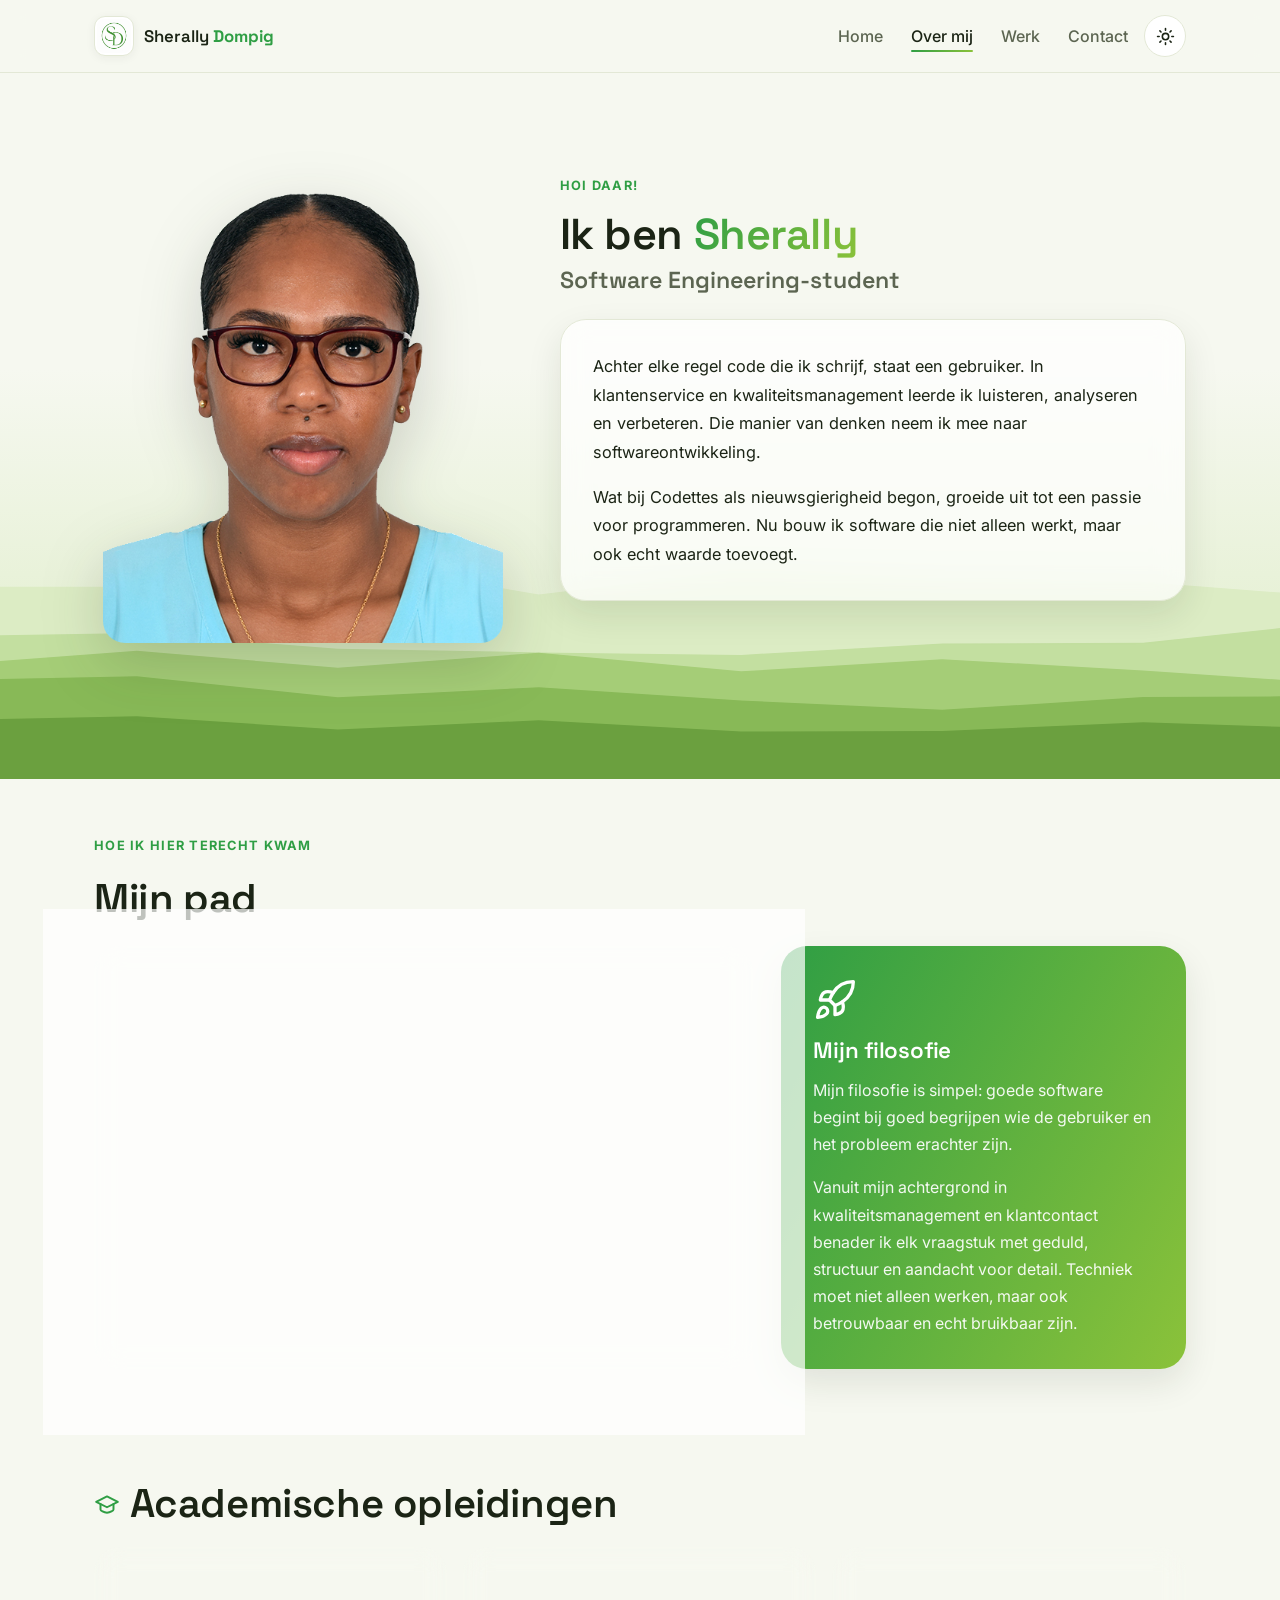
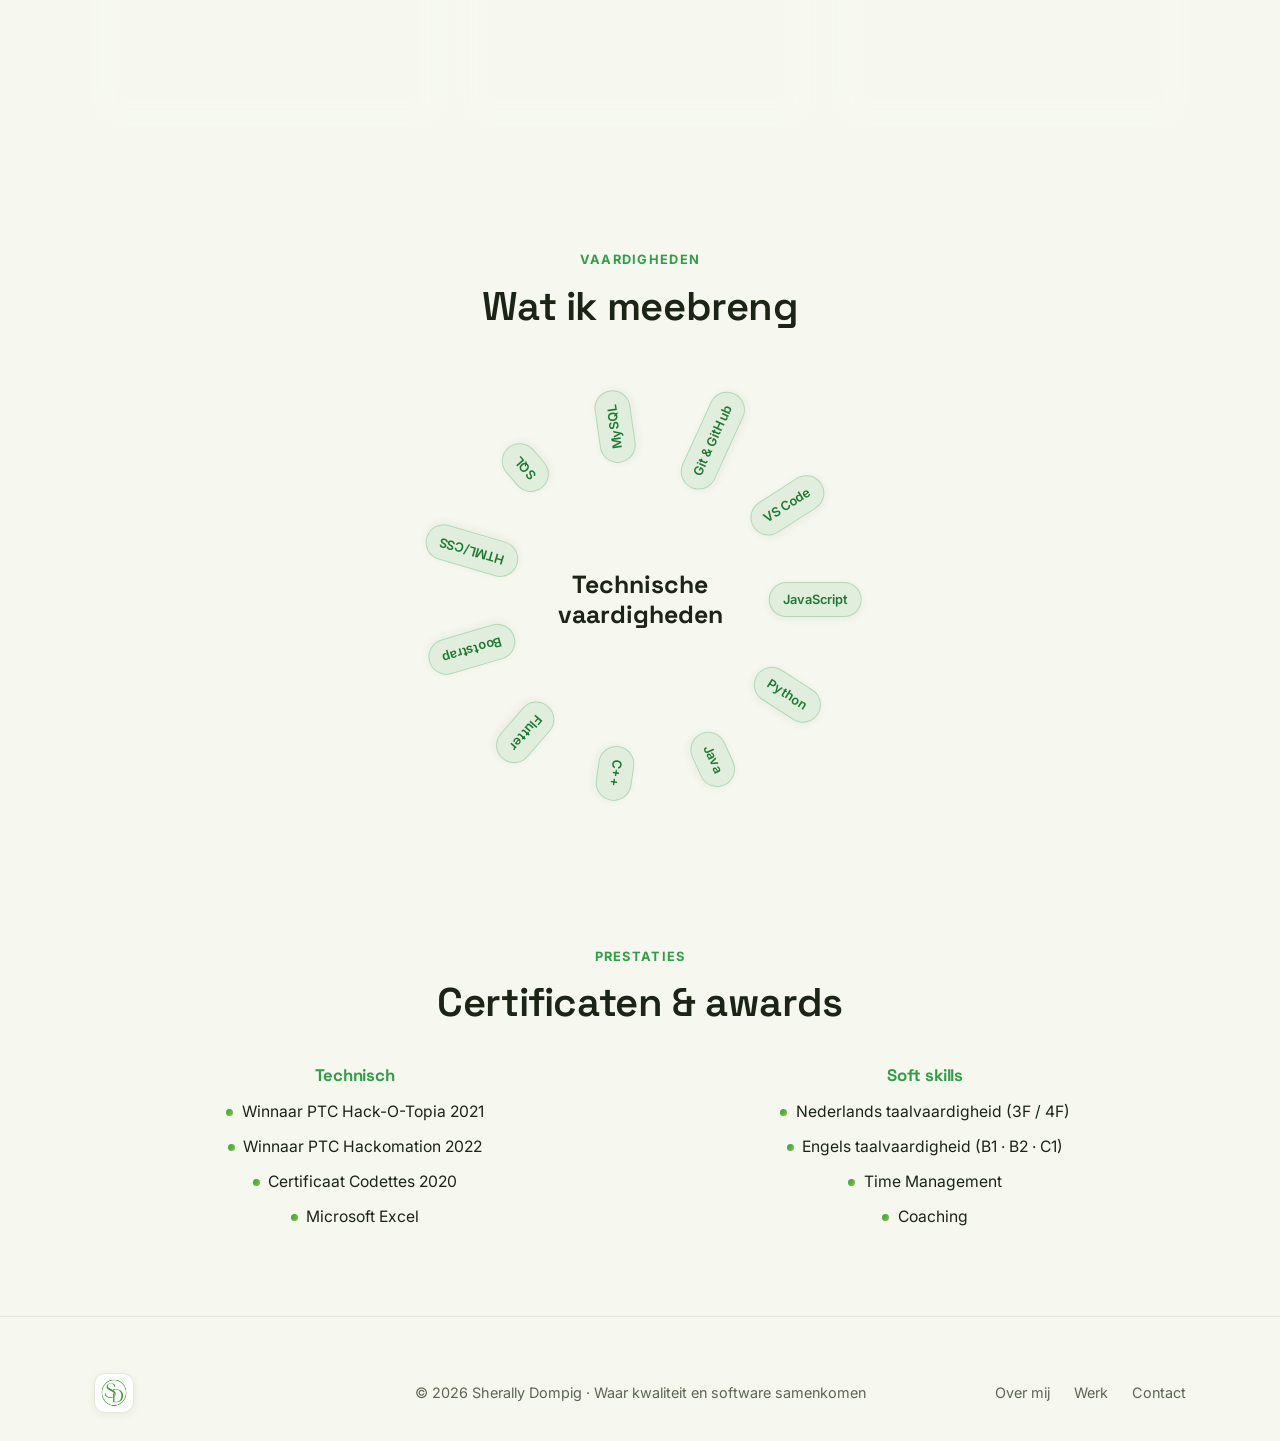
==== commit 94180b63: "html changes" ====
--- a/about.html
+++ b/about.html
@@ -157,7 +157,7 @@
             </span>
             <div class="acad-details">
               <div class="acad-title">UNASAT — University of Applied Sciences and Technology</div>
-              <div class="acad-extra">Bachelor Software Engineering · 2023 – heden</div>
+              <div class="acad-extra">Bachelor Software Engineering · 2023–heden</div>
             </div>
           </div>
           <div class="glass-card acad-card reveal">
@@ -190,7 +190,7 @@
         <h2 class="section-title">Wat ik meebreng</h2>
       </div>
 
-      <!-- skills cirkel -->
+      <!-- draaiende cirkel met skills, puur decoratief -->
       <div class="skills-orbit reveal" aria-hidden="true">
         <div class="orbit-center"><span>Technische<br />vaardigheden</span></div>
         <div class="orbit">
@@ -208,7 +208,7 @@
         </div>
       </div>
 
-      <!-- tags mobiel -->
+      <!-- op mobiel tonen we gewoon de tags -->
       <div class="skills-fallback">
         <div class="skill-pills">
           <span class="skill">JavaScript</span><span class="skill">Python</span><span class="skill">Java</span>
@@ -219,7 +219,7 @@
       </div>
     </section>
 
-    <!-- certs -->
+    <!-- certificaten & awards -->
     <section class="about-section">
       <div class="container">
         <div class="section-head center reveal">
--- a/css/main.css
+++ b/css/main.css
@@ -1,6 +1,6 @@
-/* gedeelde styles */
-
-/* vars */
+/* main.css - algemene stijlen voor alle pagina's */
+
+/* kleuren en variabelen */
 :root {
   --bg: #f6f8f0;
   --bg-2: #eef2e3;
@@ -54,9 +54,13 @@
   --shadow-lg: 0 26px 60px rgba(0, 0, 0, 0.6);
 }
 
-/* reset */
+/* reset + basis */
 * { margin: 0; padding: 0; box-sizing: border-box; }
-html { scroll-behavior: smooth; }
+html {
+  scroll-behavior: smooth;
+  overflow-x: hidden;
+  max-width: 100%;
+}
 
 body {
   font-family: var(--font-body);
@@ -65,6 +69,9 @@
   line-height: 1.7;
   -webkit-font-smoothing: antialiased;
   overflow-x: hidden;
+  width: 100%;
+  max-width: 100%;
+  position: relative;
   transition: background var(--transition), color var(--transition);
 }
 
@@ -83,7 +90,7 @@
   -webkit-text-fill-color: transparent;
 }
 
-/* nav */
+/* header en navigatie */
 .site-header {
   position: sticky; top: 0; z-index: 100;
   background: color-mix(in srgb, var(--bg) 85%, transparent);
@@ -129,7 +136,7 @@
 .nav-toggle[aria-expanded="true"] span:nth-child(2) { opacity: 0; }
 .nav-toggle[aria-expanded="true"] span:nth-child(3) { transform: translateY(-7px) rotate(-45deg); }
 
-/* buttons */
+/* knoppen */
 .btn {
   display: inline-flex; align-items: center; gap: 0.5rem;
   padding: 0.8rem 1.5rem; border-radius: 999px;
@@ -143,7 +150,7 @@
 .btn-ghost:hover { transform: translateY(-2px); border-color: var(--primary); color: var(--primary); }
 .btn-sm { padding: 0.55rem 1.1rem; font-size: 0.9rem; }
 
-/* sections */
+/* secties */
 .section { padding-block: 5rem; }
 .section-sm { padding-block: 3.5rem; }
 .section-head { margin-bottom: 2.5rem; max-width: 640px; }
@@ -165,10 +172,18 @@
 .link-arrow:hover { gap: 0.7rem; }
 
 /* hero */
-.hero { position: relative; padding-block: 5rem 4rem; display: grid; grid-template-columns: 0.9fr 1.35fr; gap: 2rem; align-items: center; }
+.hero {
+  position: relative;
+  padding-block: 5rem 4rem;
+  display: grid;
+  grid-template-columns: 0.9fr 1.35fr;
+  gap: 2rem;
+  align-items: center;
+  overflow: hidden;
+}
 .hero::before {
   content: ""; position: absolute; z-index: -1; top: -80px; right: -60px;
-  width: 420px; height: 420px; border-radius: 50%;
+  width: min(420px, 70vw); height: min(420px, 70vw); border-radius: 50%;
   background: radial-gradient(circle, var(--primary-soft), transparent 70%);
 }
 .hero-eyebrow {
@@ -179,16 +194,20 @@
 }
 .status-dot { width: 9px; height: 9px; border-radius: 50%; background: var(--primary); box-shadow: 0 0 0 4px var(--primary-soft); }
 .hero-title {
-  font-size: clamp(1rem, 3.8vw + 0.35rem, 2.85rem);
+  font-size: clamp(1.15rem, 3.2vw + 0.4rem, 2.85rem);
   font-weight: 700;
-  white-space: nowrap;
   letter-spacing: -0.02em;
+  overflow-wrap: anywhere;
+  max-width: 100%;
+}
+@media (min-width: 901px) {
+  .hero-title { white-space: nowrap; }
 }
 .hero-subtitle { font-size: clamp(1.1rem, 2.2vw, 1.5rem); font-weight: 600; color: var(--text-muted); margin: 0.6rem 0 1.2rem; }
 .hero-text { color: var(--text-muted); max-width: 52ch; font-size: 1.08rem; margin-bottom: 2rem; }
 .hero-actions { display: flex; gap: 1rem; flex-wrap: wrap; }
 
-/* role card */
+/* visitekaartje in de hero */
 .hero-card {
   background: var(--surface); border: 1px solid var(--border); border-radius: var(--radius-lg);
   padding: 2rem; box-shadow: var(--shadow-lg); position: relative;
@@ -205,7 +224,7 @@
 .hero-fact { display: flex; align-items: center; gap: 0.7rem; color: var(--text-muted); font-size: 0.95rem; }
 .hero-fact svg { width: 18px; height: 18px; color: var(--primary); flex-shrink: 0; }
 
-/* foto */
+/* uitgesneden foto */
 .hero-photo { position: relative; display: flex; justify-content: center; align-items: center; }
 .hero-photo img {
   width: 100%;
@@ -215,13 +234,13 @@
   filter: drop-shadow(0 18px 30px rgba(27, 36, 21, 0.18));
 }
 
-/* stats */
+/* cijfers */
 .stats { display: grid; grid-template-columns: repeat(4, 1fr); gap: 1.25rem; }
 .stat { background: var(--surface); border: 1px solid var(--border); border-radius: var(--radius); padding: 1.5rem; text-align: center; box-shadow: var(--shadow-sm); }
 .stat-num { font-family: var(--font-head); font-size: 2.1rem; font-weight: 700; color: var(--primary); }
 .stat-label { color: var(--text-muted); font-size: 0.92rem; margin-top: 0.3rem; }
 
-/* cards */
+/* kaarten */
 .cards { display: grid; grid-template-columns: repeat(auto-fit, minmax(260px, 1fr)); gap: 1.5rem; }
 .card { background: var(--surface); border: 1px solid var(--border); border-radius: var(--radius); padding: 1.8rem; box-shadow: var(--shadow-sm); transition: transform var(--transition), box-shadow var(--transition), border-color var(--transition); }
 .card:hover { transform: translateY(-5px); box-shadow: var(--shadow-md); border-color: color-mix(in srgb, var(--primary) 40%, var(--border)); }
@@ -239,7 +258,7 @@
 .card h3 { font-size: 1.2rem; margin-bottom: 0.5rem; }
 .card p { color: var(--text-muted); }
 
-/* projects */
+/* projecten */
 .project-grid { display: grid; grid-template-columns: repeat(auto-fit, minmax(300px, 1fr)); gap: 1.75rem; }
 .project-card { background: var(--surface); border: 1px solid var(--border); border-radius: var(--radius); overflow: hidden; display: flex; flex-direction: column; box-shadow: var(--shadow-sm); transition: transform var(--transition), box-shadow var(--transition); }
 .project-card:hover { transform: translateY(-6px); box-shadow: var(--shadow-md); }
@@ -263,7 +282,7 @@
 .project-body h3 { font-size: 1.25rem; margin-bottom: 0.5rem; flex: 0 0 auto; }
 .project-body > p { color: var(--text-muted); flex: 0 0 auto; }
 .project-body .tags { flex: 0 0 auto; }
-/* cta onderaan kaart */
+/* onderaan uitlijnen: "Lees het artikel" én Live site/GitHub */
 .project-links {
   display: flex;
   gap: 1rem;
@@ -271,7 +290,7 @@
   padding-top: 1rem;
 }
 
-/* kaarten als link */
+/* klikbare projectkaarten (home + werk) */
 a.project-card { color: inherit; text-decoration: none; }
 .project-card--link { cursor: pointer; }
 .project-read-more {
@@ -292,7 +311,7 @@
 .tag { font-size: 0.78rem; font-weight: 600; padding: 0.3rem 0.75rem; border-radius: 999px; background: var(--primary-soft); color: var(--primary-700); }
 html[data-theme="dark"] .tag { color: var(--primary); }
 
-/* timeline */
+/* tijdlijn */
 .timeline { position: relative; margin-left: 0.5rem; border-left: 2px solid var(--border); }
 .timeline-item { position: relative; padding: 0 0 2.2rem 2rem; }
 .timeline-item:last-child { padding-bottom: 0; }
@@ -319,14 +338,14 @@
 .lang-bar { height: 9px; border-radius: 999px; background: var(--surface-2); overflow: hidden; }
 .lang-bar i { display: block; height: 100%; border-radius: 999px; background: var(--gradient); }
 
-/* chips */
+/* certificaten / chips */
 .chips { display: flex; flex-wrap: wrap; gap: 0.7rem; }
 .chip { display: inline-flex; align-items: center; gap: 0.5rem; padding: 0.6rem 1rem; border-radius: 999px; background: var(--surface); border: 1px solid var(--border); font-weight: 500; font-size: 0.92rem; box-shadow: var(--shadow-sm); }
 .chip svg { width: 16px; height: 16px; color: var(--primary); }
 .chip.gold { border-color: color-mix(in srgb, var(--ochre) 50%, var(--border)); }
 .chip.gold svg { color: var(--ochre); }
 
-/* cta */
+/* call to action */
 .cta { position: relative; background: var(--gradient); border-radius: var(--radius-lg); padding: 3.5rem 2rem; text-align: center; color: #fff; overflow: hidden; box-shadow: var(--shadow-lg); }
 .cta h2 { font-size: clamp(1.8rem, 4vw, 2.6rem); margin-bottom: 0.8rem; }
 .cta p { max-width: 46ch; margin: 0 auto 1.8rem; opacity: 0.95; }
@@ -335,7 +354,7 @@
 .cta .btn-light { background: #fff; color: var(--primary-700); }
 .cta .btn-light:hover { transform: translateY(-2px); }
 
-/* page hero */
+/* hero van de subpagina's */
 .page-hero { padding-block: 3.5rem 1rem; }
 .page-hero .section-eyebrow { margin-bottom: 0.6rem; }
 .page-hero h1 { font-size: clamp(2rem, 5vw, 3rem); }
@@ -357,16 +376,18 @@
 .footer-nav a { color: var(--text-muted); text-decoration: none; transition: color var(--transition); }
 .footer-nav a:hover { color: var(--primary); }
 
-/* scroll fade */
+/* scroll-animatie */
 .reveal { opacity: 0; transform: translateY(26px); transition: opacity 0.6s ease, transform 0.6s ease; }
 .reveal.is-visible { opacity: 1; transform: none; }
 
-/* glow bg */
+/* zachte, gedeelde gloed-achtergrond (home, werk, contact, artikelen) */
 body.has-glow {
   background: transparent;
   display: flex;
   flex-direction: column;
   min-height: 100vh;
+  overflow-x: hidden;
+  max-width: 100%;
 }
 body.has-glow main { flex: 1 0 auto; }
 body.has-glow .site-footer { position: relative; z-index: 1; }
@@ -378,6 +399,10 @@
   overflow: hidden;
   pointer-events: none;
   background: var(--bg);
+  width: 100%;
+  max-width: 100%;
+  /* voorkomt horizontale scroll door blobs op iOS */
+  contain: paint;
 }
 .glow-bg .blob {
   position: absolute;
@@ -443,6 +468,15 @@
   .stats { grid-template-columns: repeat(2, 1fr); }
   .footer-top { grid-template-columns: 1fr 1fr; }
   .footer-brand { grid-column: 1 / -1; }
+  .section-title { overflow-wrap: break-word; }
+  .container { padding-left: 1.15rem; padding-right: 1.15rem; }
+  .glow-bg .blob-1,
+  .glow-bg .blob-2,
+  .glow-bg .blob-3,
+  .glow-bg .blob-4 {
+    width: 28vmax;
+    height: 28vmax;
+  }
 }
 
 @media (max-width: 680px) {
--- a/css/about.css
+++ b/css/about.css
@@ -17,7 +17,7 @@
   position: absolute;
   left: 0;
   right: 0;
-  top: 22%; /* schouderhoogte */
+  top: 22%; 
   bottom: 0;
   height: auto;
   z-index: 0;
@@ -288,10 +288,28 @@
 .acad-details { min-width: 0; flex: 1; }
 .acad-title { font-family: var(--font-head); font-weight: 700; }
 .acad-extra {
-  font-size: 0.85rem;
+  font-size: clamp(0.68rem, 2.4vw + 0.3rem, 0.85rem);
   color: var(--text-muted);
   margin-top: 0.2rem;
   white-space: nowrap;
+  max-width: 100%;
+  overflow: hidden;
+  text-overflow: clip;
+  letter-spacing: -0.01em;
+}
+
+@media (max-width: 680px) {
+  .acad-card {
+    padding: 0.95rem 0.9rem;
+    gap: 0.7rem;
+  }
+  .acad-icon--logo {
+    width: 2.4rem;
+    height: 2.4rem;
+  }
+  .acad-extra {
+    font-size: clamp(0.64rem, 3.1vw, 0.8rem);
+  }
 }
 
 /* 3 kolommen desktop */
@@ -306,6 +324,7 @@
   }
   .acad-extra {
     font-size: 0.78rem;
+    letter-spacing: normal;
   }
 }
 
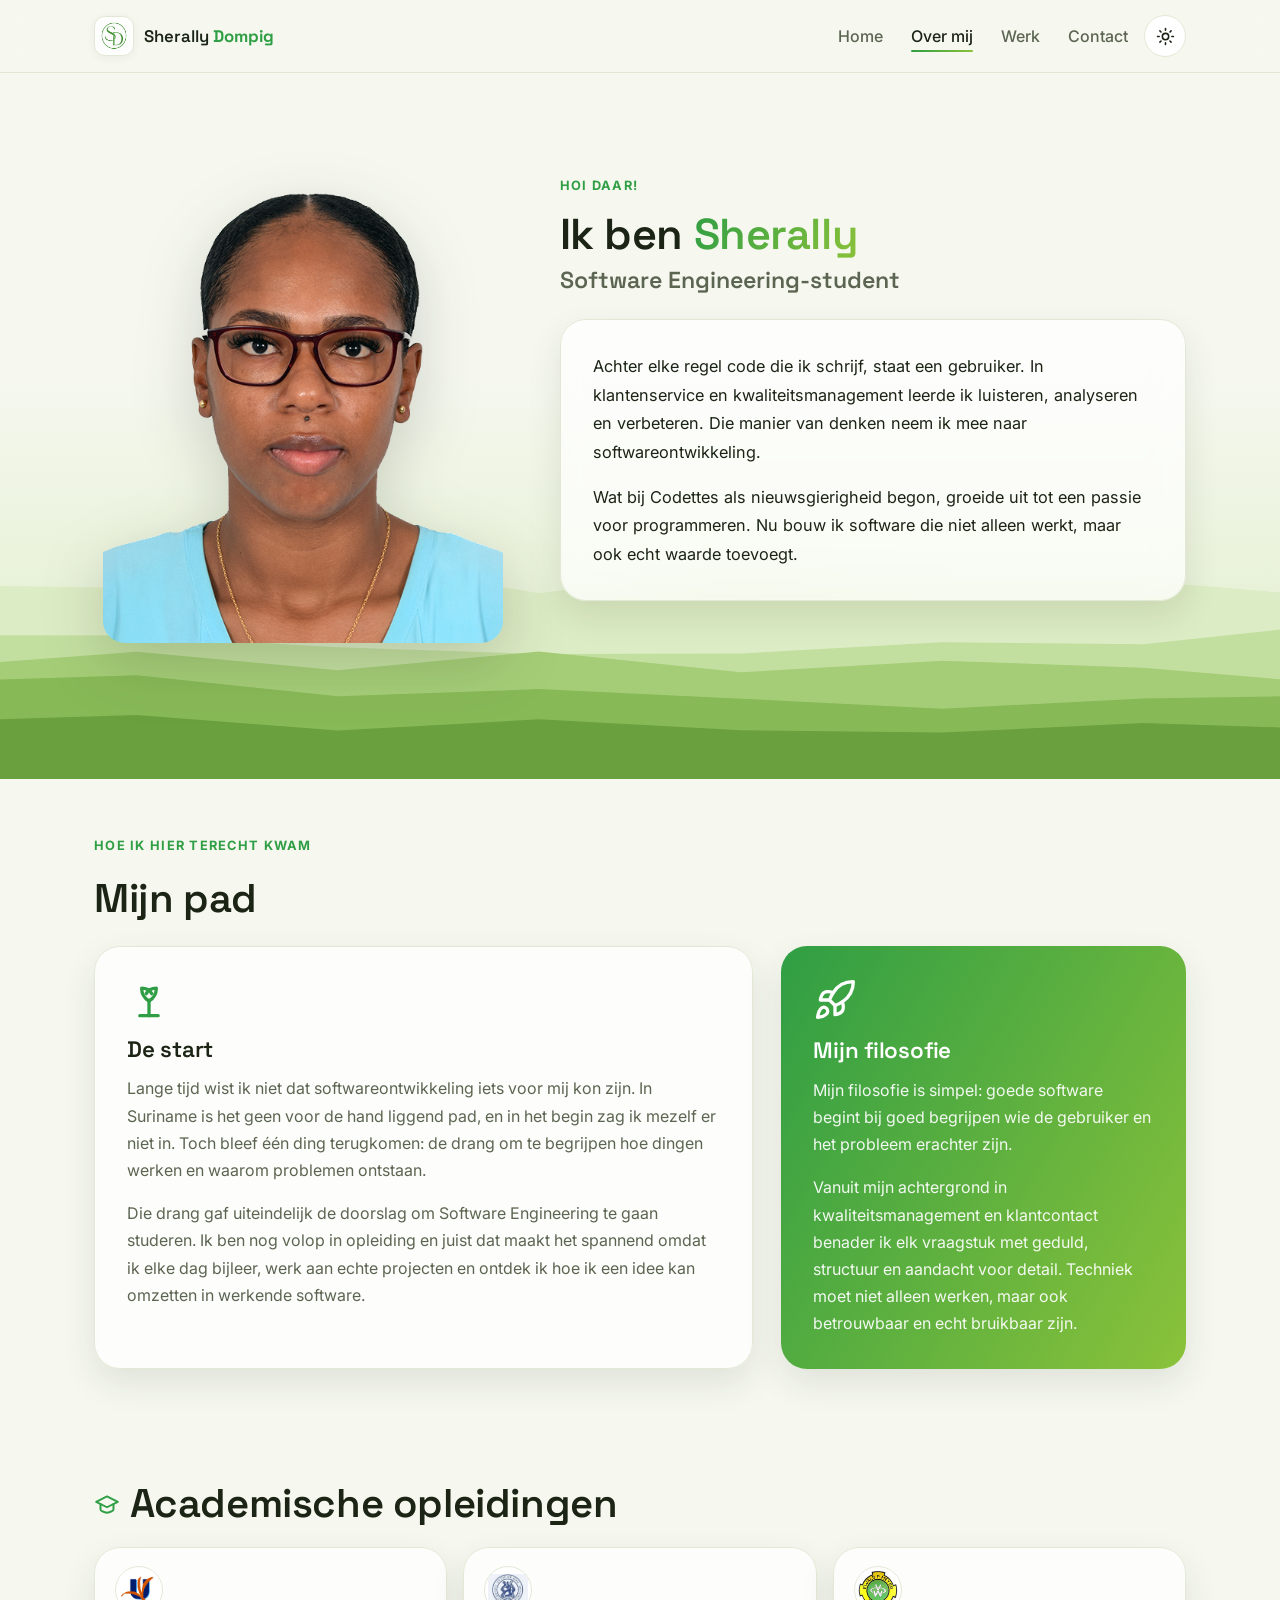
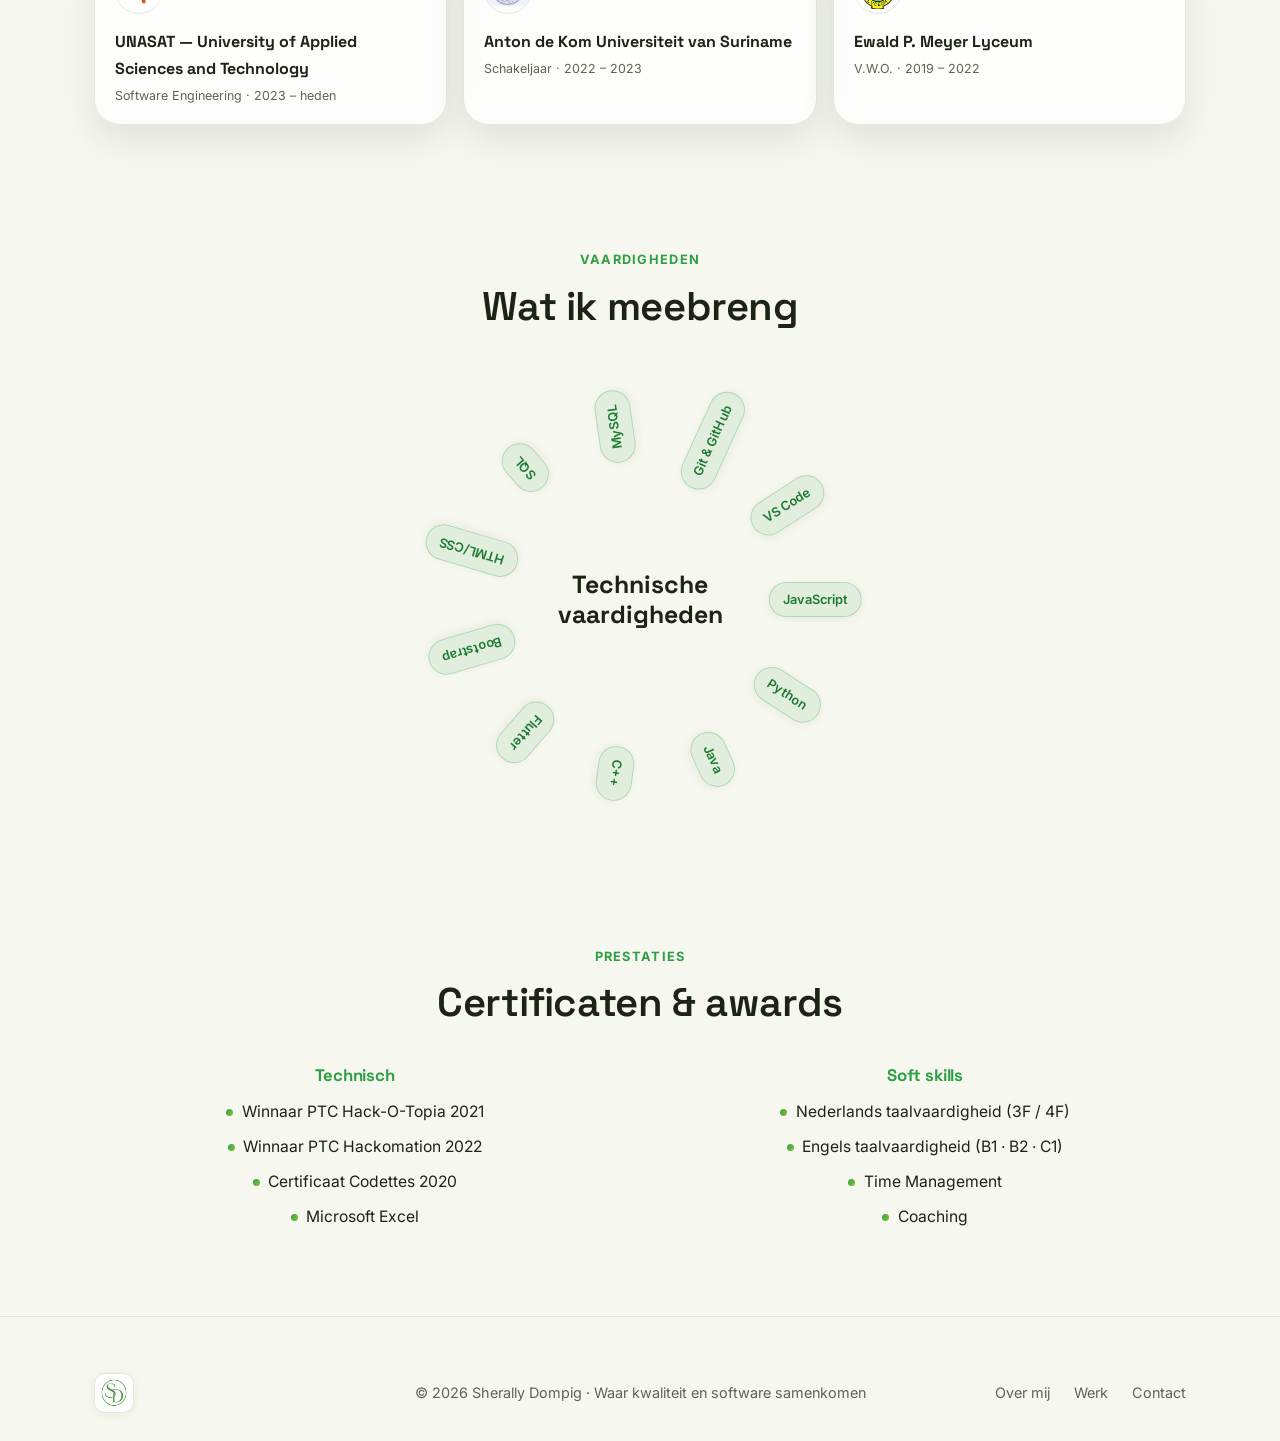
==== commit a7984605: "html and css changes" ====
--- a/about.html
+++ b/about.html
@@ -157,7 +157,7 @@
             </span>
             <div class="acad-details">
               <div class="acad-title">UNASAT — University of Applied Sciences and Technology</div>
-              <div class="acad-extra">Bachelor Software Engineering · 2023–heden</div>
+              <div class="acad-extra">Software Engineering · 2023 – heden</div>
             </div>
           </div>
           <div class="glass-card acad-card reveal">
@@ -190,7 +190,7 @@
         <h2 class="section-title">Wat ik meebreng</h2>
       </div>
 
-      <!-- draaiende cirkel met skills, puur decoratief -->
+      <!-- skills cirkel -->
       <div class="skills-orbit reveal" aria-hidden="true">
         <div class="orbit-center"><span>Technische<br />vaardigheden</span></div>
         <div class="orbit">
@@ -208,7 +208,7 @@
         </div>
       </div>
 
-      <!-- op mobiel tonen we gewoon de tags -->
+      <!-- fallback voor screenreaders / reduced motion -->
       <div class="skills-fallback">
         <div class="skill-pills">
           <span class="skill">JavaScript</span><span class="skill">Python</span><span class="skill">Java</span>
--- a/css/about.css
+++ b/css/about.css
@@ -435,6 +435,8 @@
 
 @media (prefers-reduced-motion: reduce) {
   .orbit { animation: none; }
+  .skills-orbit { display: none; }
+  .skills-fallback { display: block; max-width: 560px; margin: 0 auto; }
   .path-philosophy-icon svg { animation: none; }
   .path-origin-icon svg { animation: none; }
   .about-waves .wave { animation: none; }
@@ -531,10 +533,30 @@
   .about-path-content { flex-direction: column; }
   .about-standings { flex-direction: column; gap: 1rem; }
 }
-/* mobiel: lijst i.p.v. cirkel */
+/* mobiel: kleinere draaiende cirkel (geen tags-lijst) */
 @media (max-width: 680px) {
-  .skills-orbit { display: none; }
-  .skills-fallback { display: block; max-width: 560px; margin: 0 auto; }
+  .skills-orbit {
+    display: block;
+    width: min(320px, 90vw);
+  }
+  .orbit-center span {
+    font-size: clamp(0.9rem, 4.2vw, 1.2rem);
+  }
+  .orbit-pill {
+    --r: 118px;
+    font-size: 0.65rem;
+    padding: 0.26rem 0.52rem;
+  }
+  .skills-fallback { display: none; }
+}
+
+@media (max-width: 380px) {
+  .skills-orbit { width: min(280px, 92vw); }
+  .orbit-pill {
+    --r: 102px;
+    font-size: 0.58rem;
+    padding: 0.22rem 0.45rem;
+  }
 }
 @media (max-width: 560px) {
   .core-cards { grid-template-columns: 1fr; }
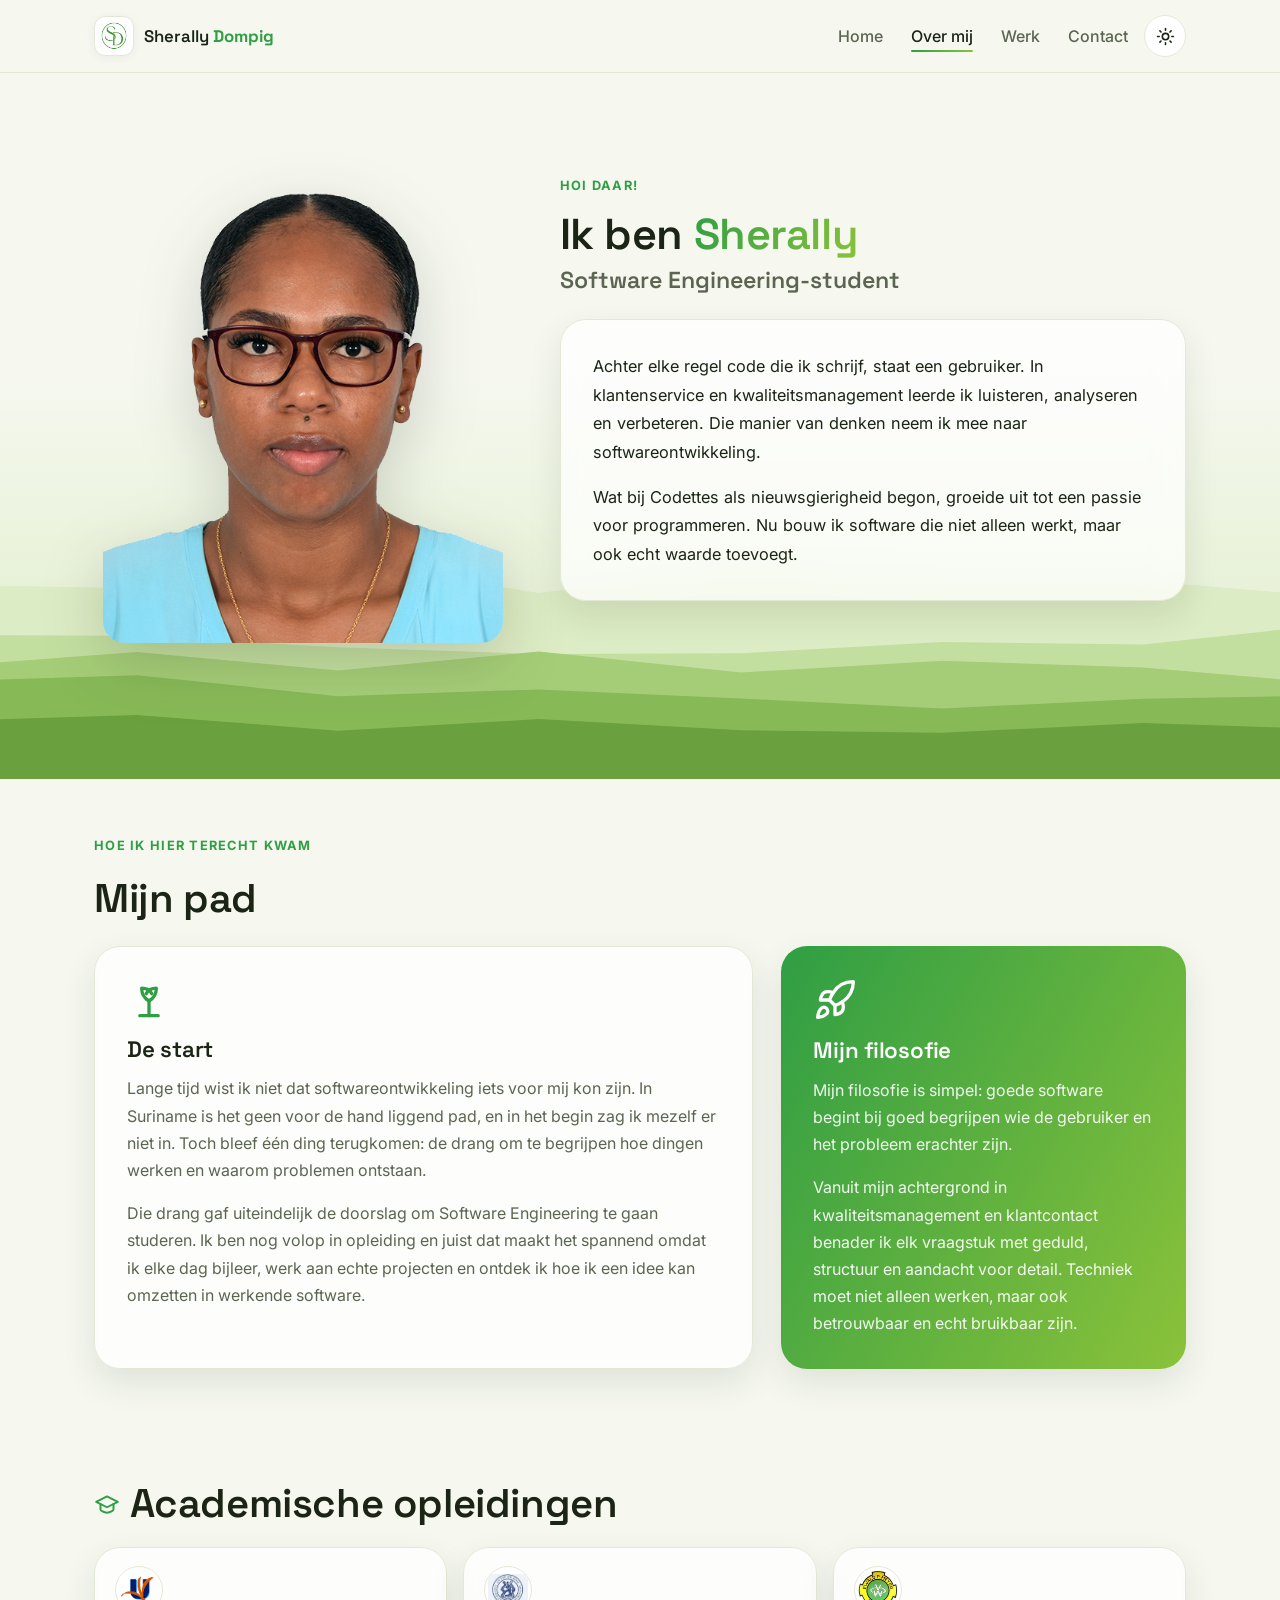
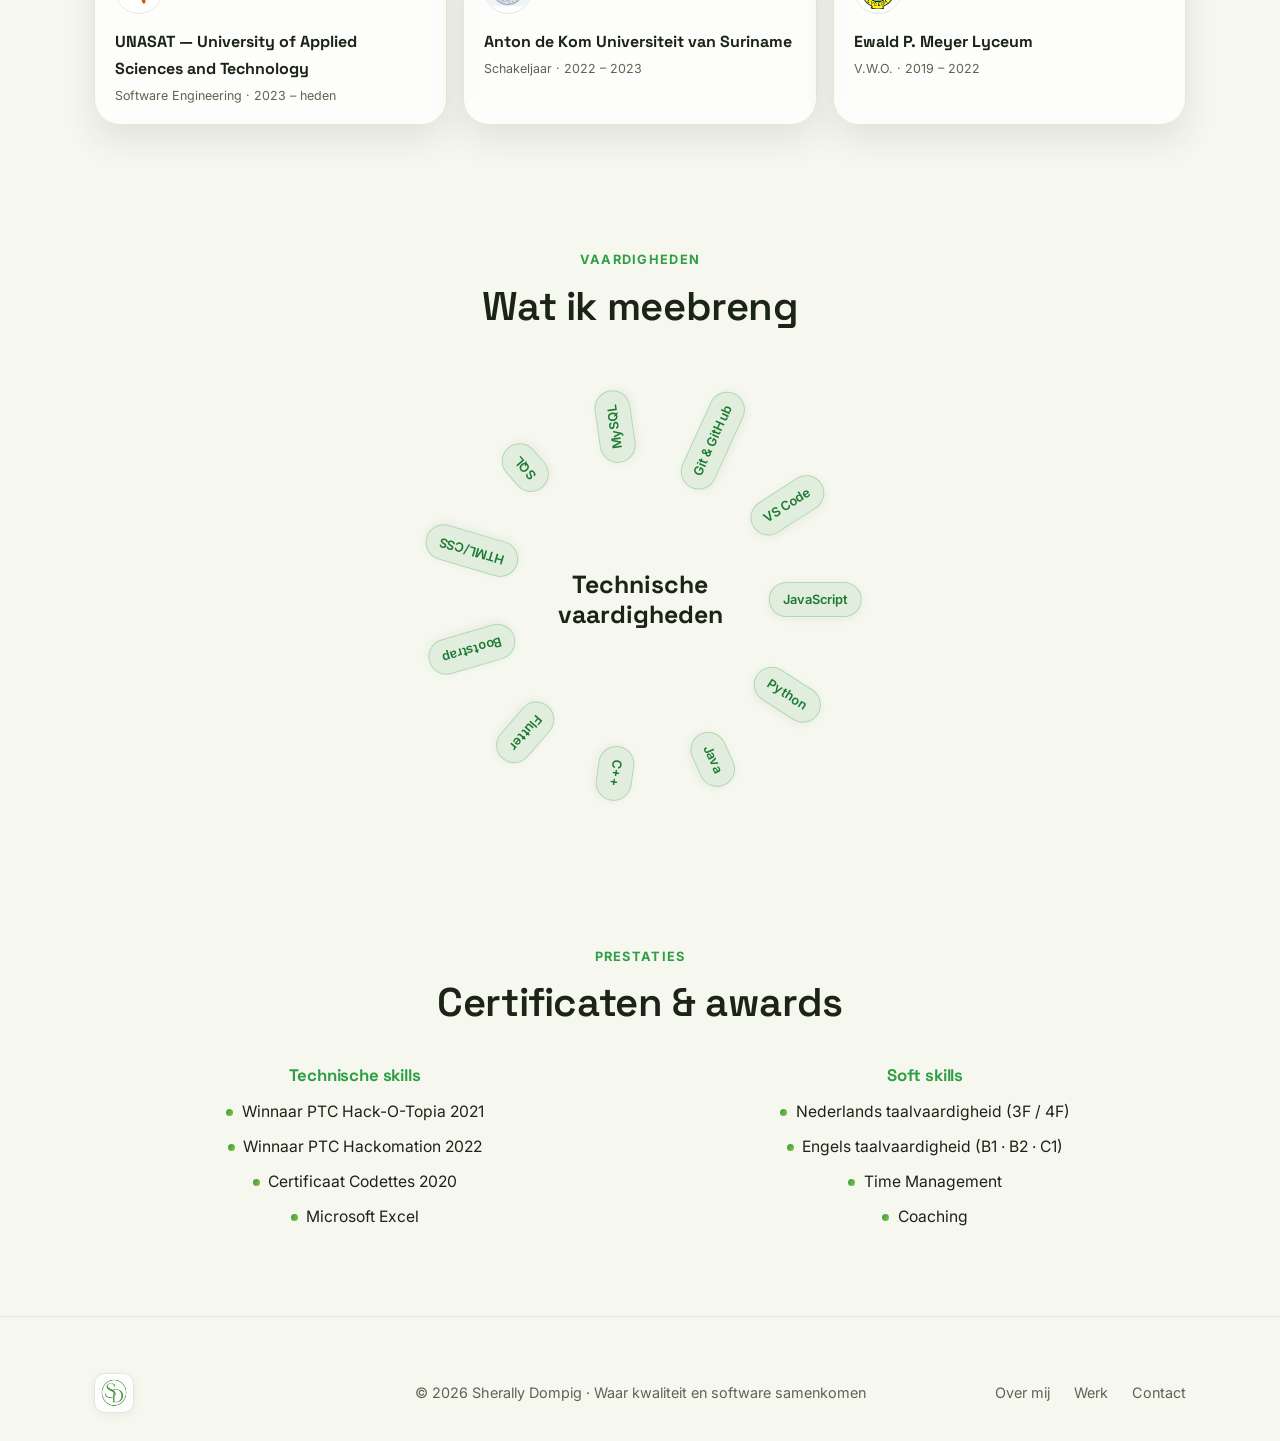
==== commit 4046b073: "html and css changes" ====
--- a/about.html
+++ b/about.html
@@ -191,7 +191,7 @@
       </div>
 
       <!-- skills cirkel -->
-      <div class="skills-orbit reveal" aria-hidden="true">
+      <div class="skills-orbit" aria-hidden="true">
         <div class="orbit-center"><span>Technische<br />vaardigheden</span></div>
         <div class="orbit">
           <span class="orbit-pill">JavaScript</span>
@@ -228,7 +228,7 @@
         </div>
         <div class="award-columns reveal">
           <div class="award-column">
-            <h3 class="award-column-title">Technisch</h3>
+            <h3 class="award-column-title">Technische skills</h3>
             <ul class="award-list">
               <li>Winnaar PTC Hack-O-Topia 2021</li>
               <li>Winnaar PTC Hackomation 2022</li>
--- a/css/about.css
+++ b/css/about.css
@@ -420,8 +420,18 @@
 .orbit-pill:nth-child(10) { --i: 9; }
 .orbit-pill:nth-child(11) { --i: 10; }
 
-/* skills lijst (mobiel) */
-.skills-fallback { display: none; }
+/* skills lijst: alleen voor screenreaders */
+.skills-fallback {
+  position: absolute;
+  width: 1px;
+  height: 1px;
+  padding: 0;
+  margin: -1px;
+  overflow: hidden;
+  clip: rect(0, 0, 0, 0);
+  white-space: nowrap;
+  border: 0;
+}
 .skill-pills { display: flex; flex-wrap: wrap; gap: 0.5rem; justify-content: center; }
 .skill {
   background: var(--primary-soft);
@@ -435,8 +445,6 @@
 
 @media (prefers-reduced-motion: reduce) {
   .orbit { animation: none; }
-  .skills-orbit { display: none; }
-  .skills-fallback { display: block; max-width: 560px; margin: 0 auto; }
   .path-philosophy-icon svg { animation: none; }
   .path-origin-icon svg { animation: none; }
   .about-waves .wave { animation: none; }
@@ -533,7 +541,7 @@
   .about-path-content { flex-direction: column; }
   .about-standings { flex-direction: column; gap: 1rem; }
 }
-/* mobiel: kleinere draaiende cirkel (geen tags-lijst) */
+/* mobiel: kleinere draaiende cirkel */
 @media (max-width: 680px) {
   .skills-orbit {
     display: block;
@@ -547,7 +555,6 @@
     font-size: 0.65rem;
     padding: 0.26rem 0.52rem;
   }
-  .skills-fallback { display: none; }
 }
 
 @media (max-width: 380px) {
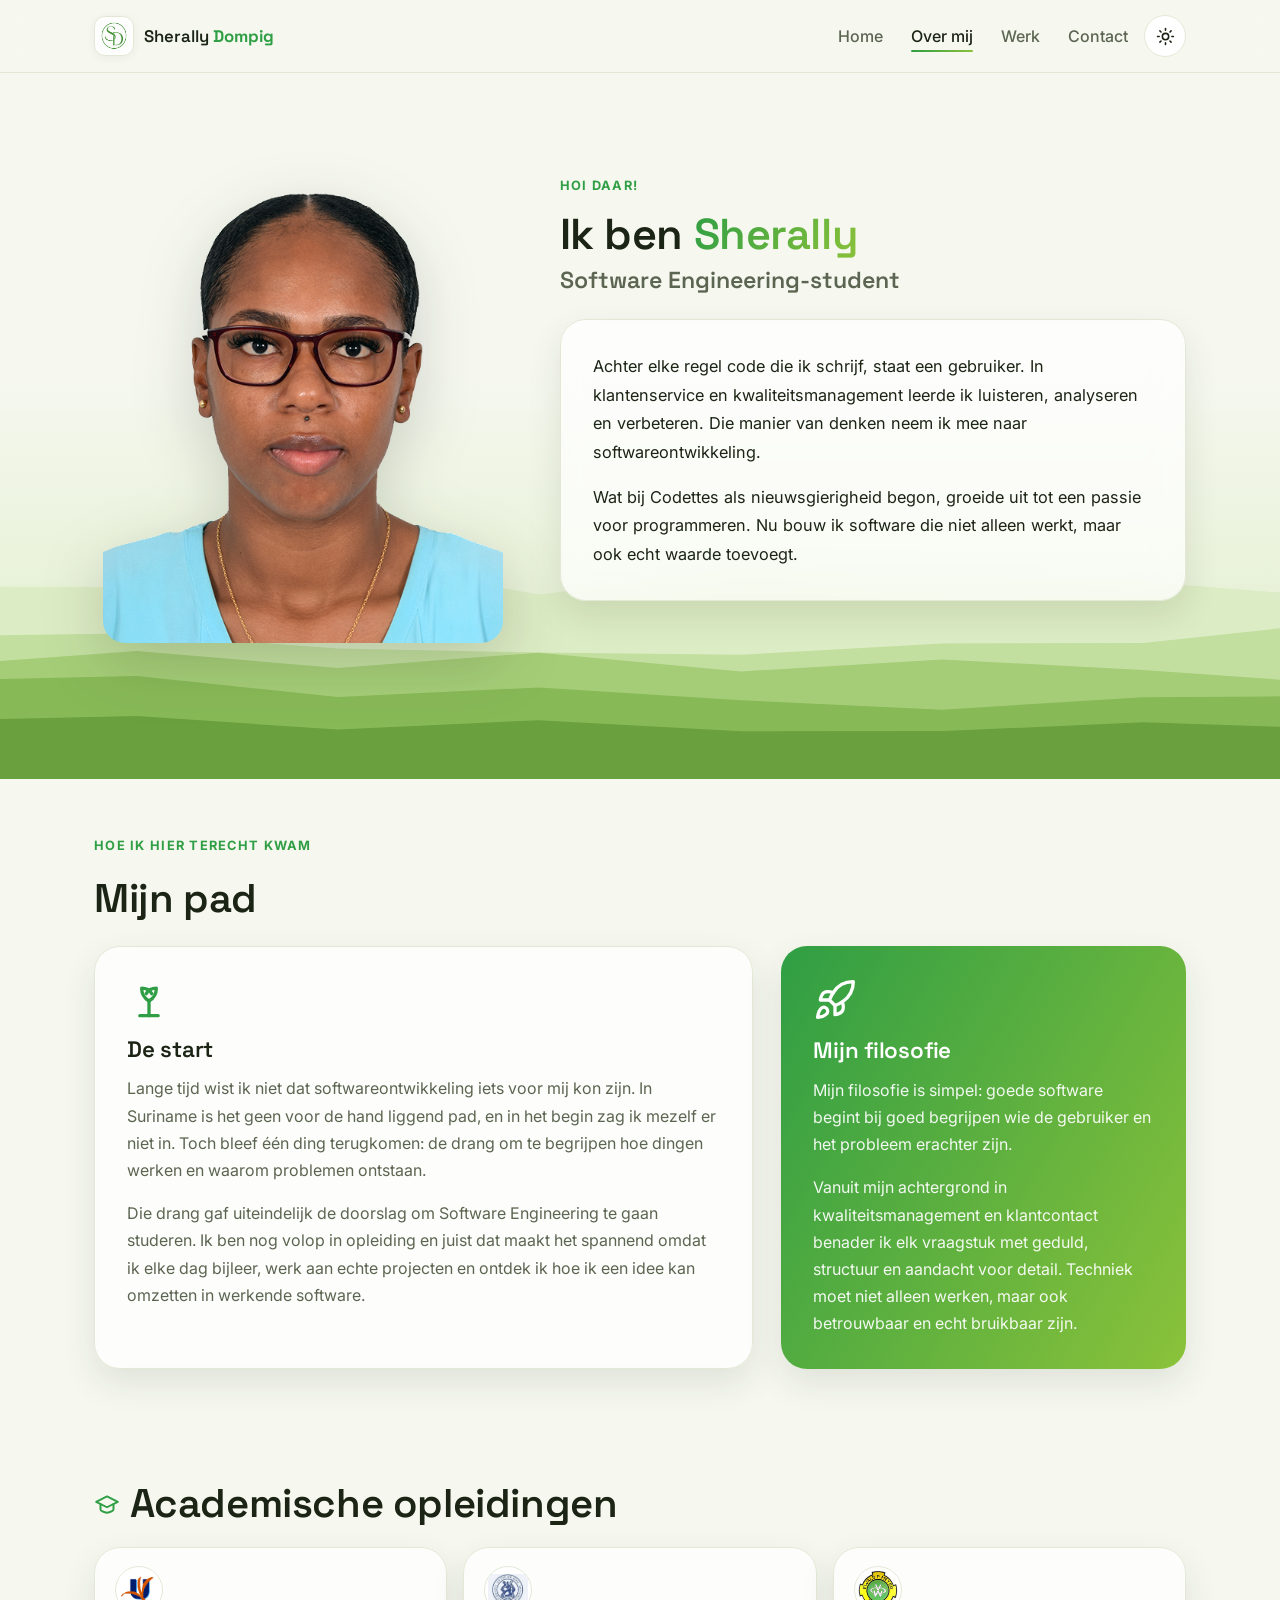
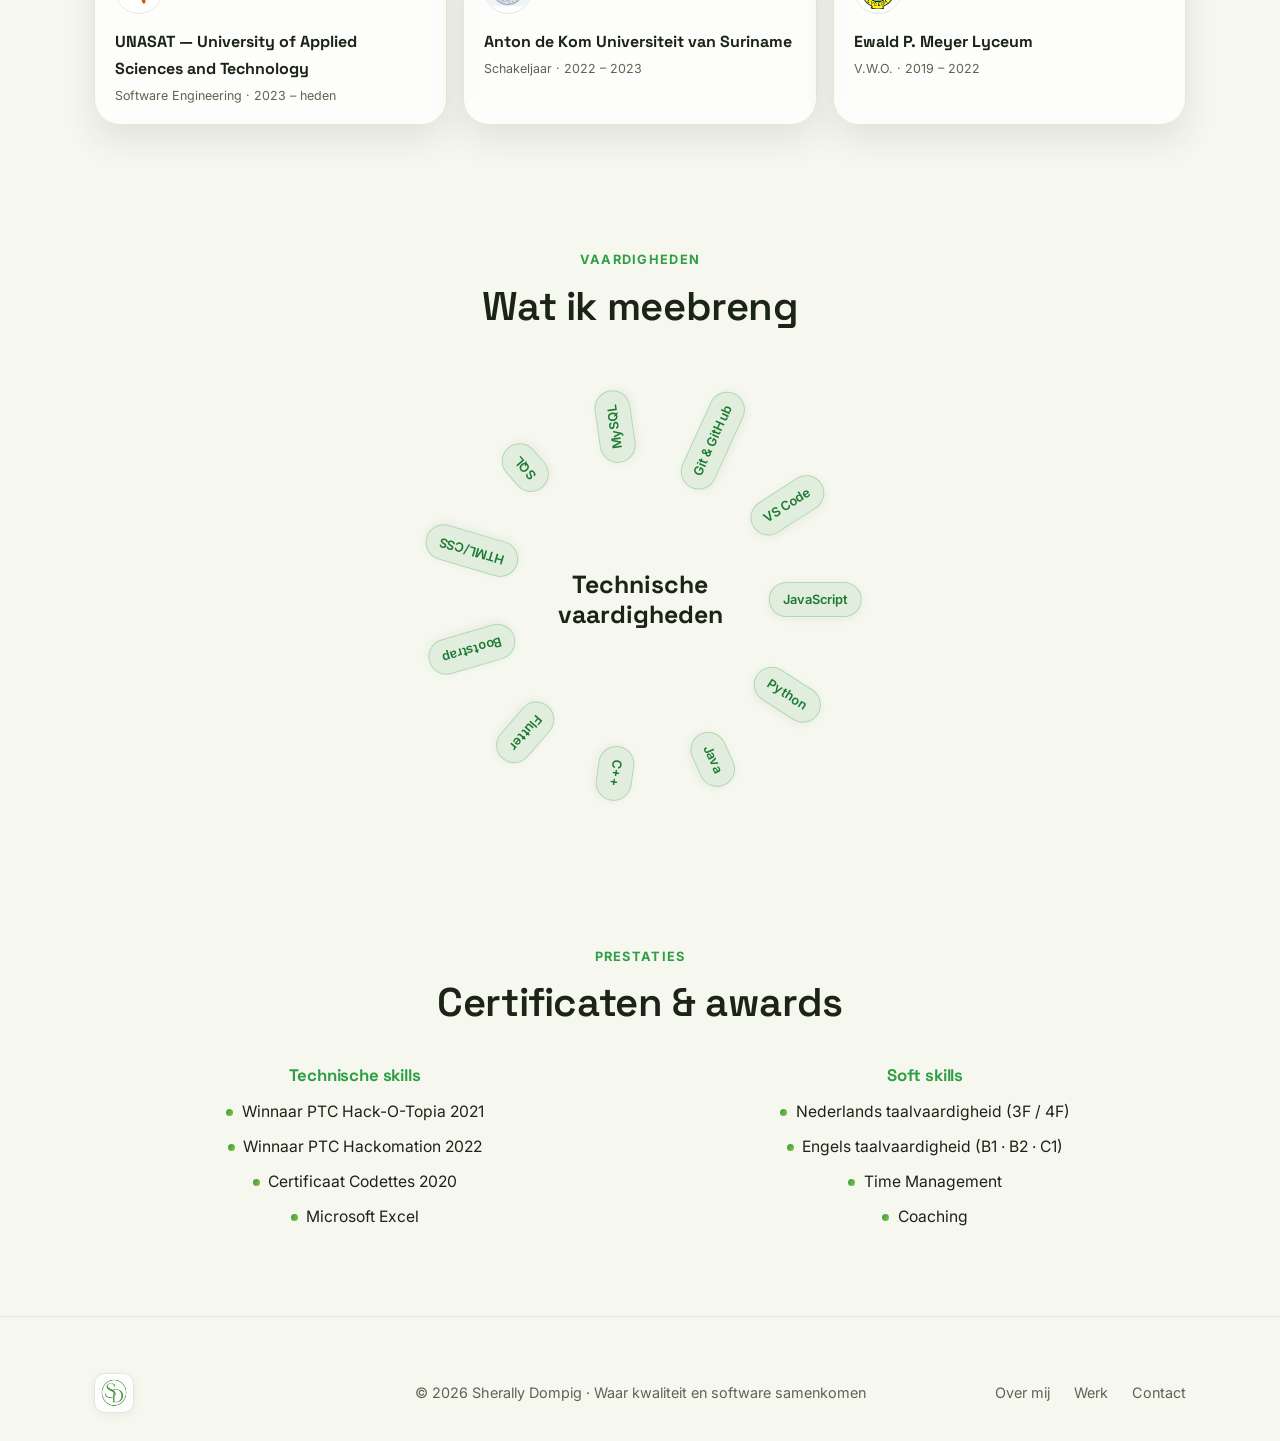
==== commit 3d355511: "html and css changes" ====
--- a/about.html
+++ b/about.html
@@ -9,8 +9,8 @@
   <link rel="preconnect" href="https://fonts.googleapis.com" />
   <link rel="preconnect" href="https://fonts.gstatic.com" crossorigin />
   <link href="https://fonts.googleapis.com/css2?family=Space+Grotesk:wght@500;600;700&family=Inter:wght@400;500;600;700&display=swap" rel="stylesheet" />
-  <link rel="stylesheet" href="css/main.css" />
-  <link rel="stylesheet" href="css/about.css" />
+  <link rel="stylesheet" href="css/main.css?v=2" />
+  <link rel="stylesheet" href="css/about.css?v=2" />
 </head>
 <body>
   <header class="site-header">
@@ -207,16 +207,6 @@
           <span class="orbit-pill">VS Code</span>
         </div>
       </div>
-
-      <!-- fallback voor screenreaders / reduced motion -->
-      <div class="skills-fallback">
-        <div class="skill-pills">
-          <span class="skill">JavaScript</span><span class="skill">Python</span><span class="skill">Java</span>
-          <span class="skill">C++</span><span class="skill">Flutter</span><span class="skill">Bootstrap</span>
-          <span class="skill">HTML/CSS</span><span class="skill">SQL</span><span class="skill">MySQL</span>
-          <span class="skill">Git &amp; GitHub</span><span class="skill">VS Code</span>
-        </div>
-      </div>
     </section>
 
     <!-- certificaten & awards -->
--- a/css/about.css
+++ b/css/about.css
@@ -420,19 +420,9 @@
 .orbit-pill:nth-child(10) { --i: 9; }
 .orbit-pill:nth-child(11) { --i: 10; }
 
-/* skills lijst: alleen voor screenreaders */
-.skills-fallback {
-  position: absolute;
-  width: 1px;
-  height: 1px;
-  padding: 0;
-  margin: -1px;
-  overflow: hidden;
-  clip: rect(0, 0, 0, 0);
-  white-space: nowrap;
-  border: 0;
-}
-.skill-pills { display: flex; flex-wrap: wrap; gap: 0.5rem; justify-content: center; }
+/* skills lijst niet meer gebruikt */
+.skills-fallback,
+.skill-pills { display: none !important; }
 .skill {
   background: var(--primary-soft);
   color: var(--primary-700);
@@ -541,11 +531,16 @@
   .about-path-content { flex-direction: column; }
   .about-standings { flex-direction: column; gap: 1rem; }
 }
-/* mobiel: kleinere draaiende cirkel */
+/* mobiel: kleinere draaiende cirkel (altijd tonen) */
 @media (max-width: 680px) {
   .skills-orbit {
-    display: block;
+    display: block !important;
+    visibility: visible !important;
+    opacity: 1 !important;
     width: min(320px, 90vw);
+  }
+  .orbit {
+    animation: orbit-spin 18s linear infinite;
   }
   .orbit-center span {
     font-size: clamp(0.9rem, 4.2vw, 1.2rem);
@@ -555,6 +550,8 @@
     font-size: 0.65rem;
     padding: 0.26rem 0.52rem;
   }
+  .skills-fallback,
+  .skill-pills { display: none !important; }
 }
 
 @media (max-width: 380px) {
